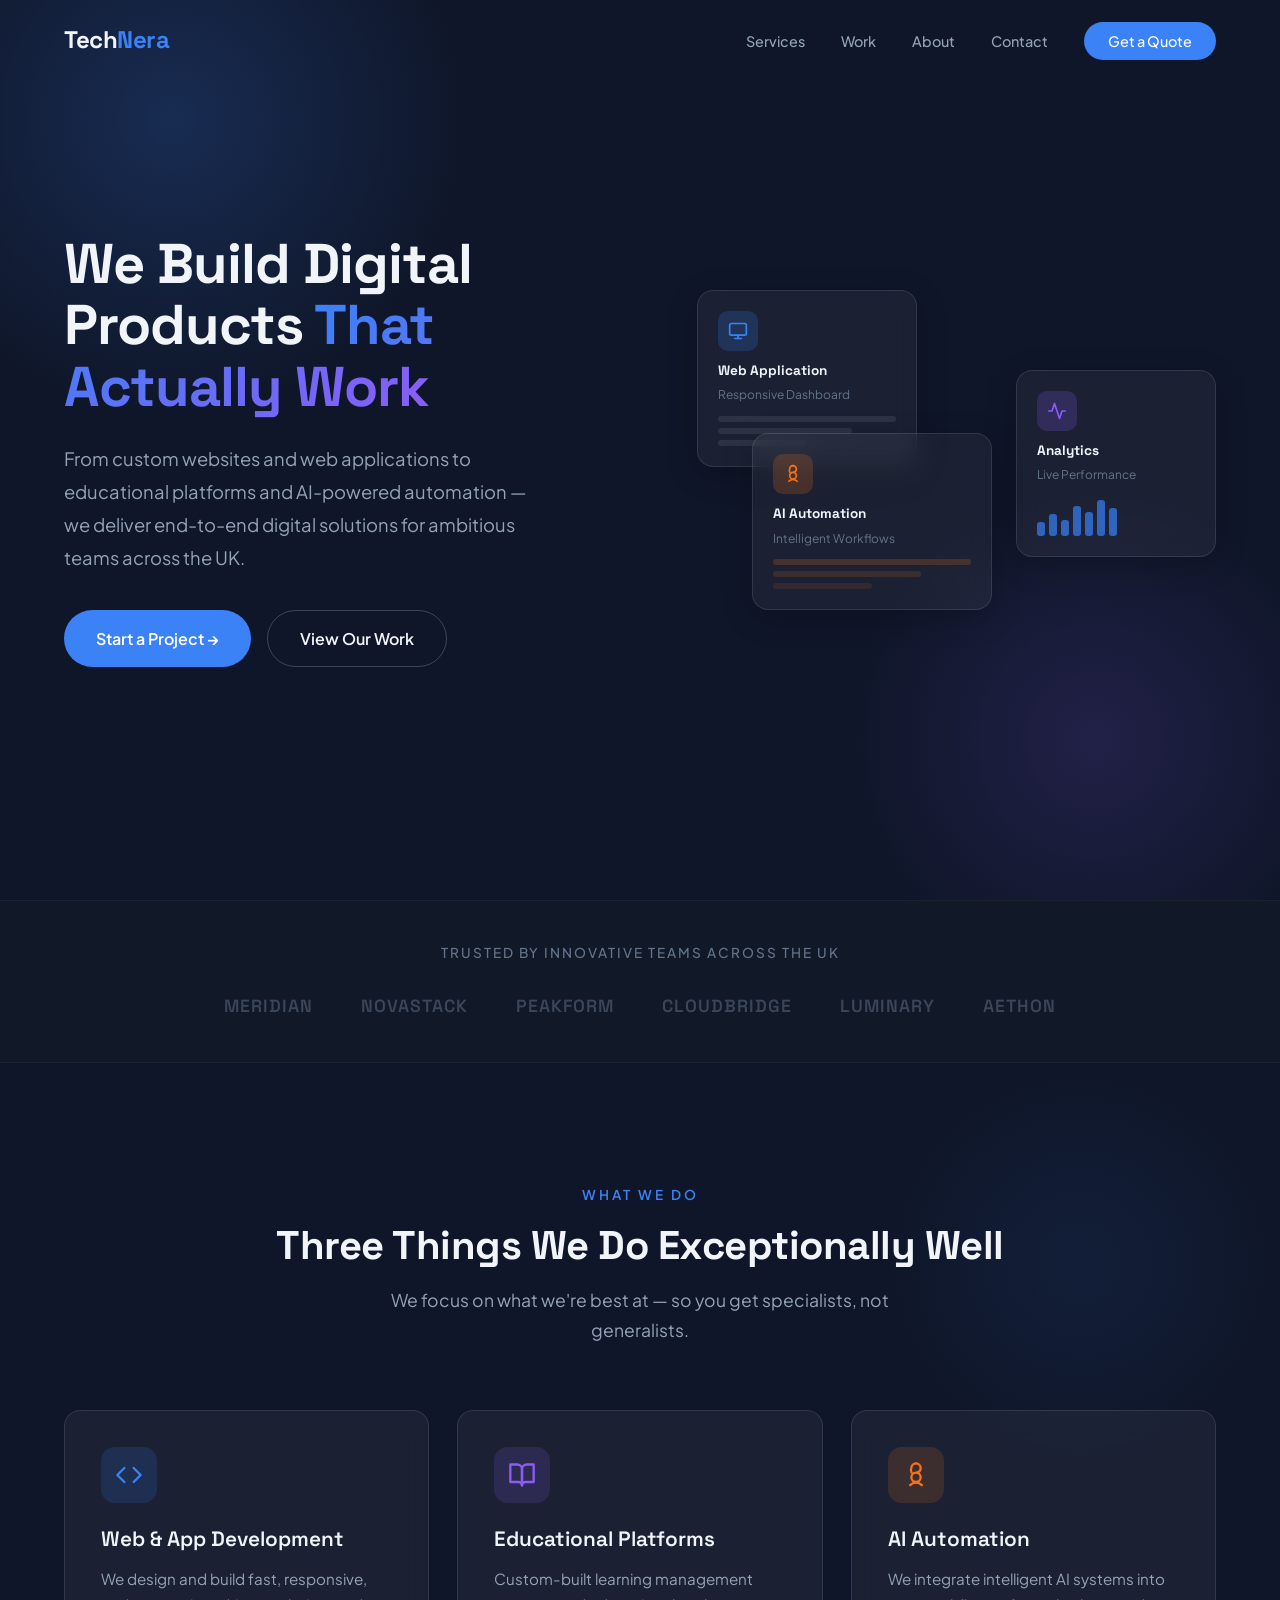
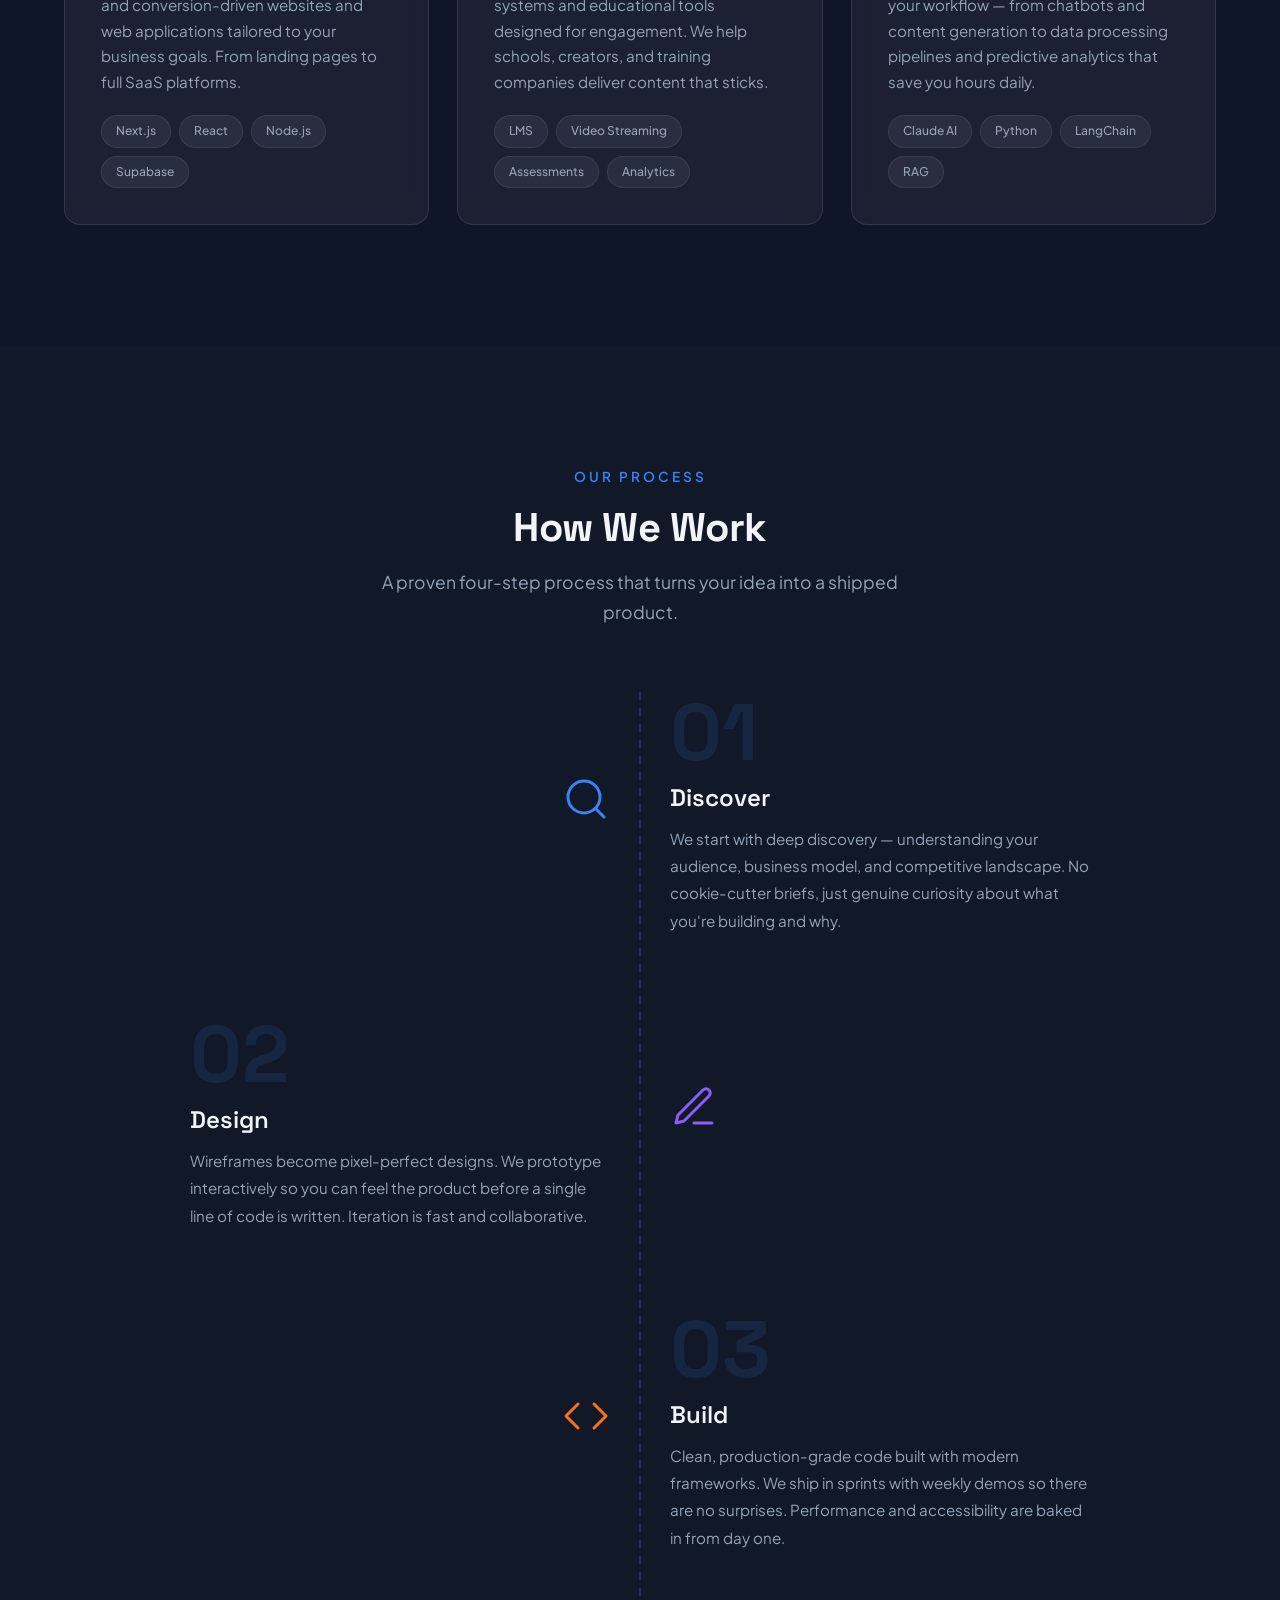
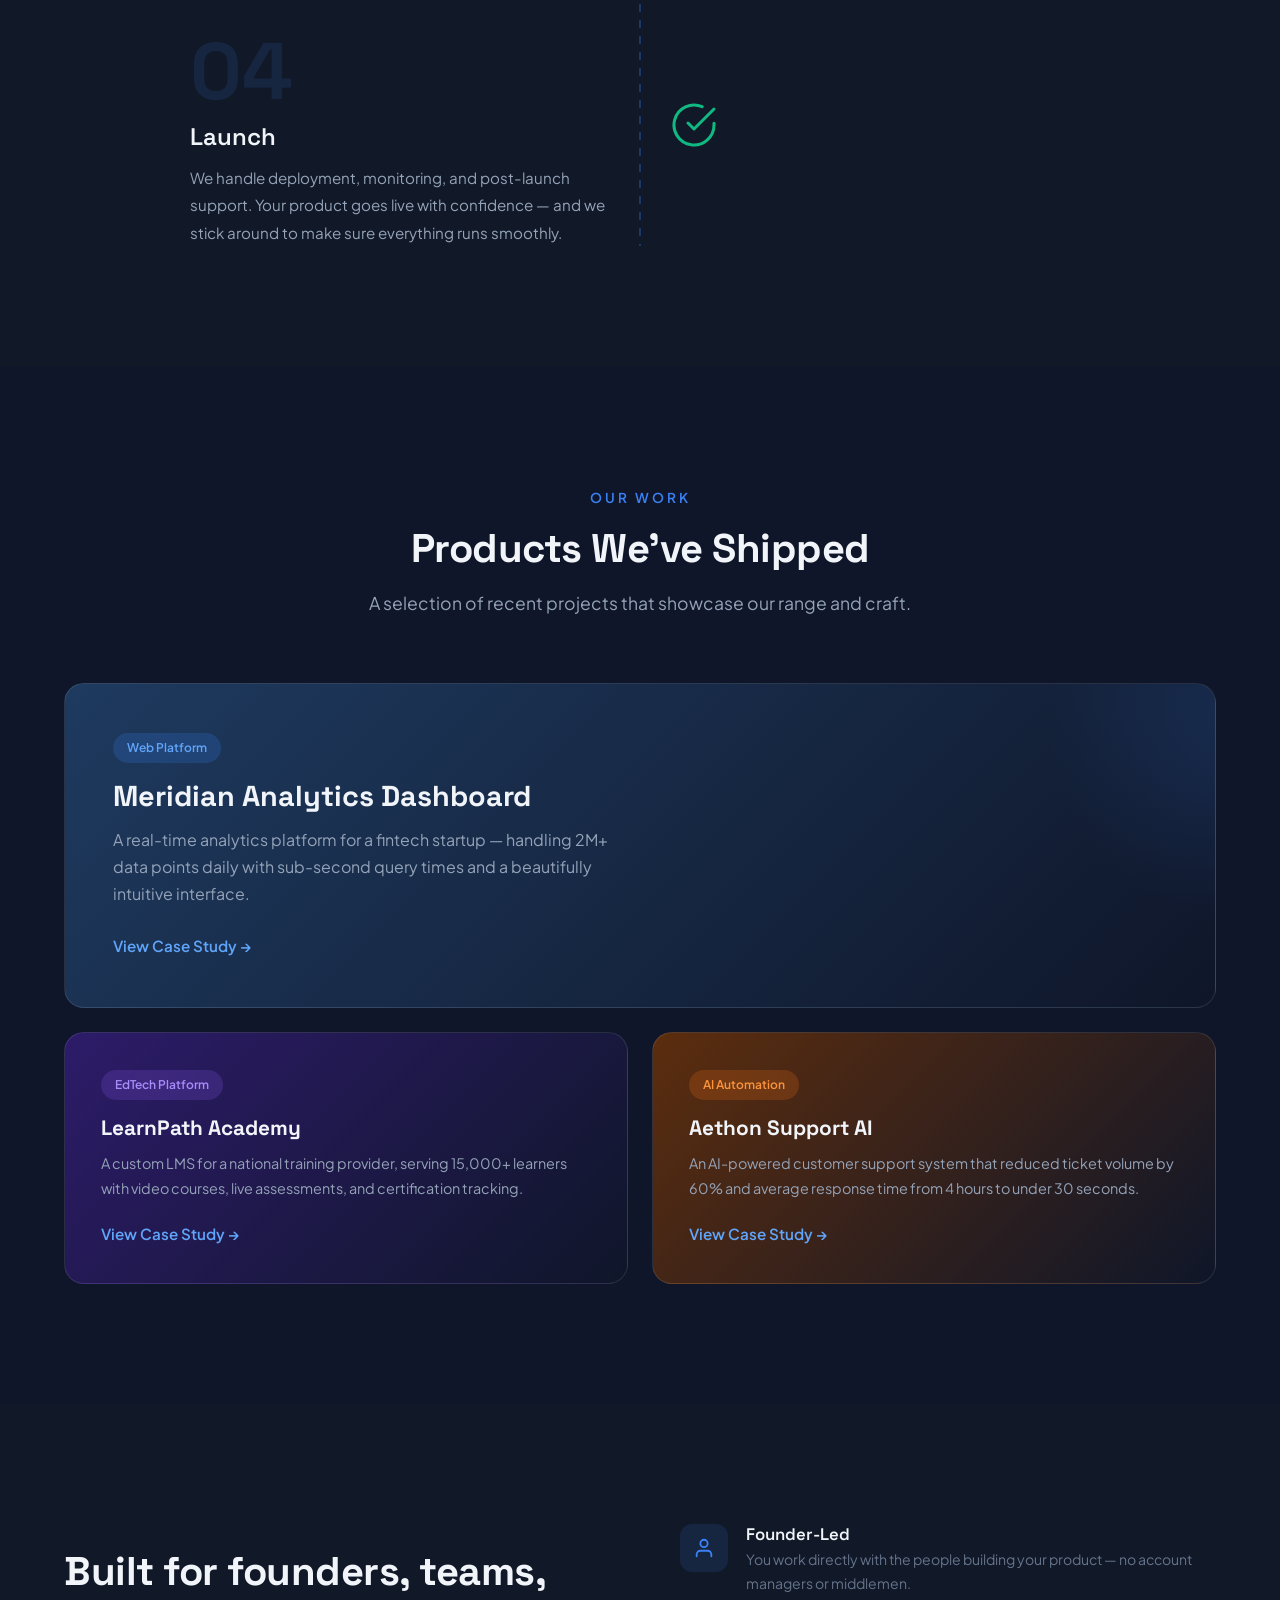
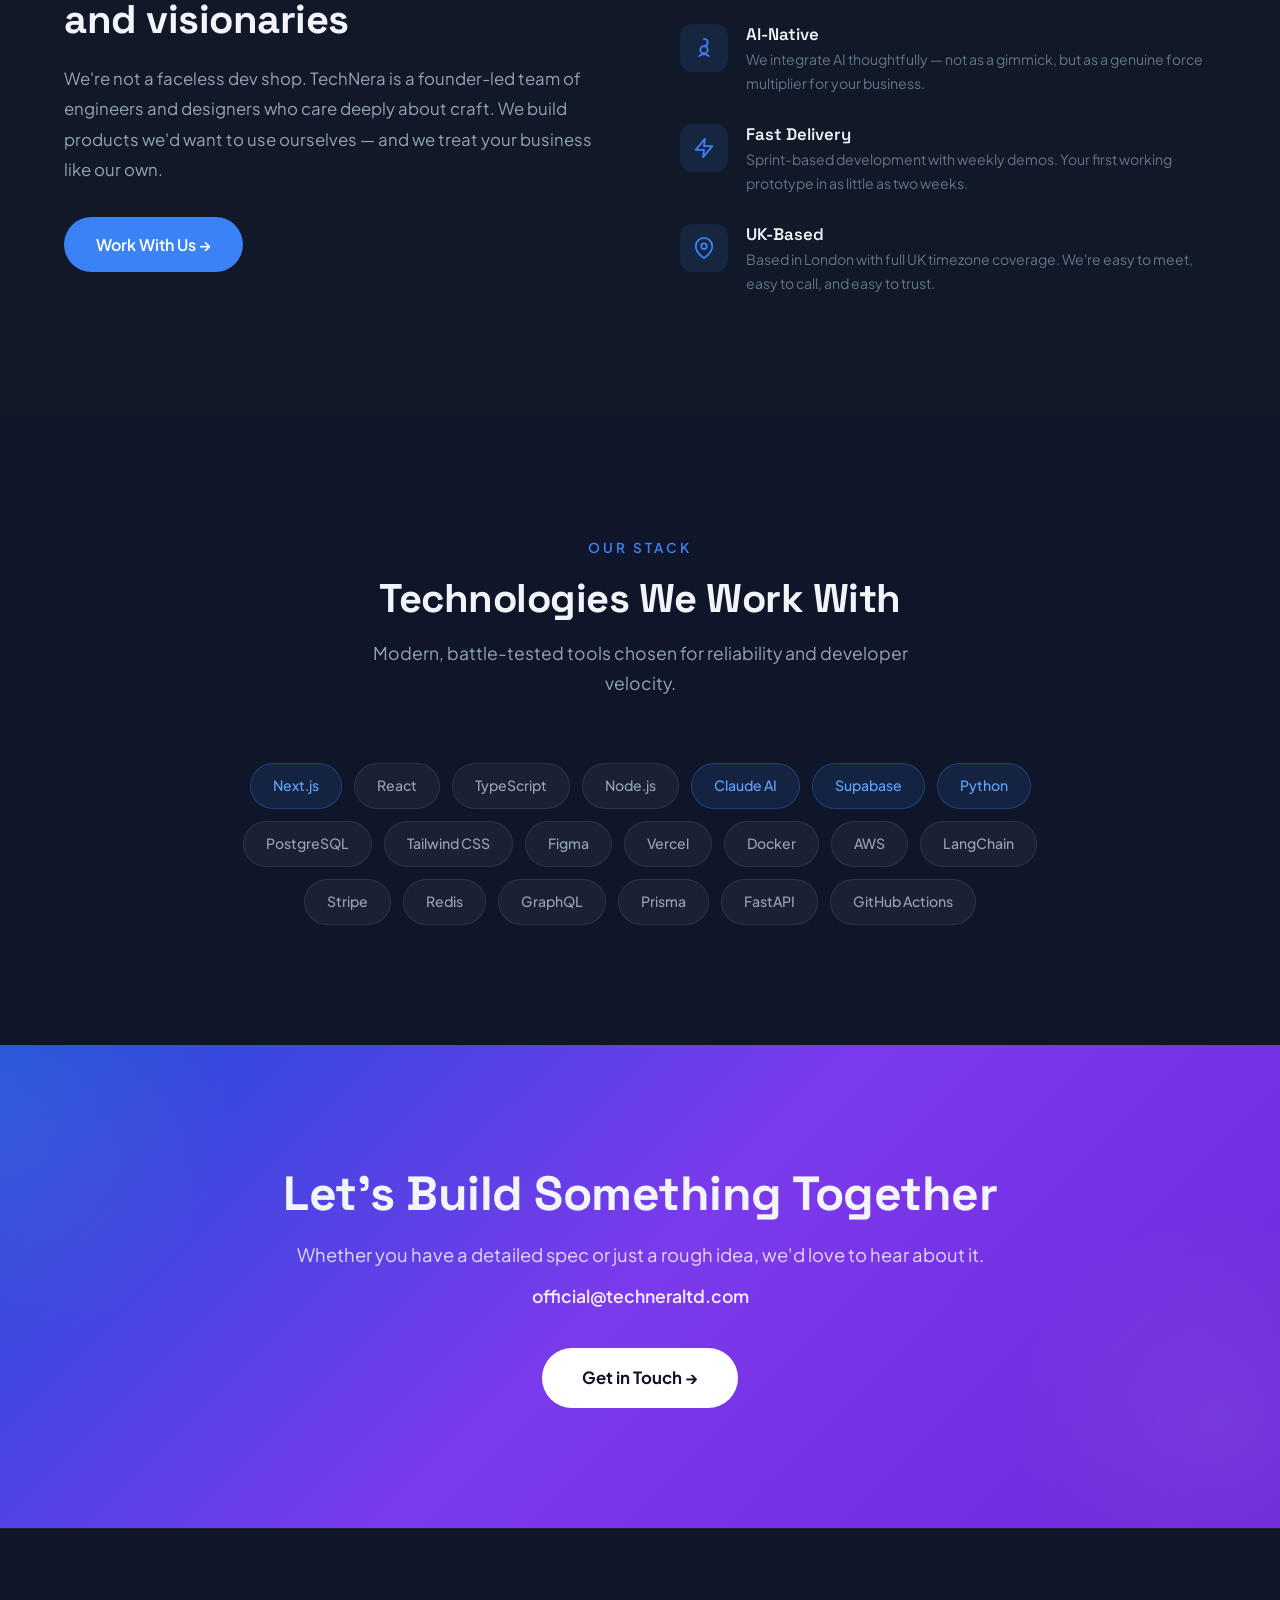
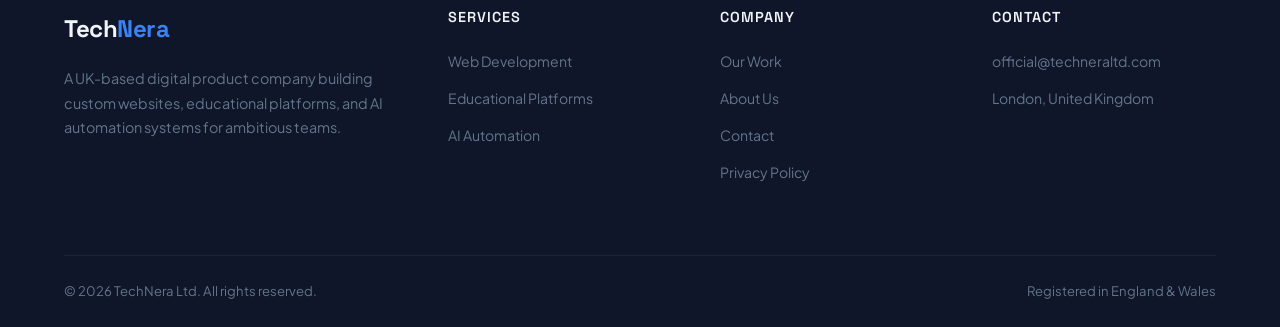
==== index.html @ 90873e56 "Initial commit: TechNera Ltd complete website Full multi-page website for TechNera Ltd including: - " ====
<!DOCTYPE html>
<html lang="en">
<head>
    <meta charset="UTF-8">
    <meta name="viewport" content="width=device-width, initial-scale=1.0">
    <title>TechNera Ltd — We Build Digital Products That Actually Work</title>
    <meta name="description" content="TechNera Ltd is a UK-based digital product company specialising in custom websites, educational platforms, and AI automation systems.">
    <link rel="preconnect" href="https://fonts.googleapis.com">
    <link rel="preconnect" href="https://fonts.gstatic.com" crossorigin>
    <link href="https://fonts.googleapis.com/css2?family=Plus+Jakarta+Sans:wght@400;500;600;700;800&family=Space+Grotesk:wght@500;600;700&display=swap" rel="stylesheet">
    <style>
        *, *::before, *::after {
            margin: 0;
            padding: 0;
            box-sizing: border-box;
        }

        :root {
            --bg-primary: #0f1629;
            --bg-secondary: #111827;
            --bg-card: rgba(255, 255, 255, 0.05);
            --border-card: rgba(255, 255, 255, 0.1);
            --accent-blue: #3b82f6;
            --accent-blue-light: #60a5fa;
            --accent-coral: #f97316;
            --text-heading: #f1f5f9;
            --text-body: #94a3b8;
            --text-muted: #64748b;
            --gradient-blue-purple: linear-gradient(135deg, #3b82f6, #8b5cf6);
            --gradient-mesh: radial-gradient(ellipse at 20% 50%, rgba(59, 130, 246, 0.15) 0%, transparent 50%),
                             radial-gradient(ellipse at 80% 20%, rgba(139, 92, 246, 0.1) 0%, transparent 50%);
            --font-body: 'Plus Jakarta Sans', sans-serif;
            --font-heading: 'Space Grotesk', sans-serif;
        }

        html {
            scroll-behavior: smooth;
        }

        body {
            font-family: var(--font-body);
            background-color: var(--bg-primary);
            color: var(--text-body);
            line-height: 1.7;
            overflow-x: hidden;
        }

        h1, h2, h3, h4, h5, h6 {
            font-family: var(--font-heading);
            color: var(--text-heading);
            line-height: 1.2;
        }

        a {
            text-decoration: none;
            color: inherit;
            transition: color 0.3s ease;
        }

        img {
            max-width: 100%;
        }

        .container {
            max-width: 1200px;
            margin: 0 auto;
            padding: 0 24px;
        }

        /* ===================== NAVIGATION ===================== */
        .nav {
            position: fixed;
            top: 0;
            left: 0;
            right: 0;
            z-index: 1000;
            padding: 20px 0;
            transition: all 0.3s ease;
        }

        .nav.scrolled {
            padding: 12px 0;
            background: rgba(15, 22, 41, 0.8);
            backdrop-filter: blur(20px);
            -webkit-backdrop-filter: blur(20px);
            border-bottom: 1px solid rgba(255, 255, 255, 0.06);
        }

        .nav .container {
            display: flex;
            align-items: center;
            justify-content: space-between;
        }

        .nav-logo {
            font-family: var(--font-heading);
            font-size: 1.5rem;
            font-weight: 700;
            color: var(--text-heading);
            letter-spacing: -0.5px;
        }

        .nav-logo span {
            color: var(--accent-blue);
        }

        .nav-links {
            display: flex;
            align-items: center;
            gap: 36px;
            list-style: none;
        }

        .nav-links a {
            font-size: 0.9rem;
            font-weight: 500;
            color: var(--text-body);
            transition: color 0.3s ease;
        }

        .nav-links a:hover {
            color: var(--text-heading);
        }

        .nav-cta {
            background: var(--accent-blue);
            color: #fff !important;
            padding: 10px 24px;
            border-radius: 50px;
            font-weight: 600;
            font-size: 0.9rem;
            transition: all 0.3s ease;
            border: none;
            cursor: pointer;
        }

        .nav-cta:hover {
            background: var(--accent-blue-light);
            transform: translateY(-1px);
            box-shadow: 0 4px 20px rgba(59, 130, 246, 0.4);
        }

        .mobile-toggle {
            display: none;
            flex-direction: column;
            gap: 5px;
            background: none;
            border: none;
            cursor: pointer;
            padding: 4px;
        }

        .mobile-toggle span {
            width: 24px;
            height: 2px;
            background: var(--text-heading);
            border-radius: 2px;
            transition: all 0.3s ease;
        }

        /* ===================== HERO ===================== */
        .hero {
            min-height: 100vh;
            display: flex;
            align-items: center;
            position: relative;
            overflow: hidden;
            background: var(--bg-primary);
        }

        .hero::before {
            content: '';
            position: absolute;
            top: -20%;
            left: -10%;
            width: 600px;
            height: 600px;
            background: radial-gradient(circle, rgba(59, 130, 246, 0.2) 0%, transparent 70%);
            border-radius: 50%;
            animation: pulse-orb 6s ease-in-out infinite;
        }

        .hero::after {
            content: '';
            position: absolute;
            bottom: -10%;
            right: -5%;
            width: 500px;
            height: 500px;
            background: radial-gradient(circle, rgba(139, 92, 246, 0.15) 0%, transparent 70%);
            border-radius: 50%;
            animation: pulse-orb 8s ease-in-out infinite reverse;
        }

        @keyframes pulse-orb {
            0%, 100% { transform: scale(1); opacity: 0.7; }
            50% { transform: scale(1.15); opacity: 1; }
        }

        .hero .container {
            display: grid;
            grid-template-columns: 1fr 1fr;
            gap: 60px;
            align-items: center;
            position: relative;
            z-index: 2;
        }

        .hero-content h1 {
            font-size: 3.5rem;
            font-weight: 700;
            line-height: 1.1;
            margin-bottom: 24px;
            letter-spacing: -1px;
        }

        .hero-content h1 .highlight {
            background: var(--gradient-blue-purple);
            -webkit-background-clip: text;
            -webkit-text-fill-color: transparent;
            background-clip: text;
        }

        .hero-content p {
            font-size: 1.15rem;
            margin-bottom: 36px;
            max-width: 480px;
            line-height: 1.8;
        }

        .hero-buttons {
            display: flex;
            gap: 16px;
            flex-wrap: wrap;
        }

        .btn-primary {
            display: inline-flex;
            align-items: center;
            gap: 8px;
            background: var(--accent-blue);
            color: #fff;
            padding: 14px 32px;
            border-radius: 50px;
            font-weight: 600;
            font-size: 1rem;
            transition: all 0.3s ease;
            border: none;
            cursor: pointer;
        }

        .btn-primary:hover {
            background: var(--accent-blue-light);
            transform: translateY(-2px);
            box-shadow: 0 8px 30px rgba(59, 130, 246, 0.35);
        }

        .btn-ghost {
            display: inline-flex;
            align-items: center;
            gap: 8px;
            background: transparent;
            color: var(--text-heading);
            padding: 14px 32px;
            border-radius: 50px;
            font-weight: 600;
            font-size: 1rem;
            border: 1px solid rgba(255, 255, 255, 0.2);
            transition: all 0.3s ease;
            cursor: pointer;
        }

        .btn-ghost:hover {
            border-color: var(--accent-blue);
            color: var(--accent-blue);
            transform: translateY(-2px);
        }

        .hero-visual {
            position: relative;
            display: flex;
            justify-content: center;
            align-items: center;
            min-height: 400px;
        }

        .floating-card {
            position: absolute;
            background: var(--bg-card);
            border: 1px solid var(--border-card);
            backdrop-filter: blur(12px);
            -webkit-backdrop-filter: blur(12px);
            border-radius: 16px;
            padding: 20px;
            box-shadow: 0 8px 32px rgba(0, 0, 0, 0.2);
        }

        .floating-card-1 {
            top: 10%;
            left: 5%;
            width: 220px;
            animation: float 4s ease-in-out infinite;
        }

        .floating-card-2 {
            top: 30%;
            right: 0%;
            width: 200px;
            animation: float 4s ease-in-out infinite 1s;
        }

        .floating-card-3 {
            bottom: 10%;
            left: 15%;
            width: 240px;
            animation: float 4s ease-in-out infinite 2s;
        }

        @keyframes float {
            0%, 100% { transform: translateY(0px); }
            50% { transform: translateY(-16px); }
        }

        .card-icon {
            width: 40px;
            height: 40px;
            border-radius: 10px;
            display: flex;
            align-items: center;
            justify-content: center;
            margin-bottom: 12px;
            font-size: 1.2rem;
        }

        .card-icon.blue { background: rgba(59, 130, 246, 0.2); }
        .card-icon.purple { background: rgba(139, 92, 246, 0.2); }
        .card-icon.coral { background: rgba(249, 115, 22, 0.2); }

        .floating-card h4 {
            font-size: 0.85rem;
            margin-bottom: 6px;
        }

        .floating-card p {
            font-size: 0.75rem;
            color: var(--text-muted);
        }

        .mini-chart {
            display: flex;
            align-items: flex-end;
            gap: 4px;
            height: 40px;
            margin-top: 10px;
        }

        .mini-chart span {
            width: 8px;
            border-radius: 3px;
            background: var(--accent-blue);
            opacity: 0.7;
        }

        .floating-lines {
            display: flex;
            flex-direction: column;
            gap: 6px;
            margin-top: 10px;
        }

        .floating-lines span {
            height: 6px;
            border-radius: 3px;
            background: rgba(255,255,255,0.08);
        }

        .floating-lines span:nth-child(1) { width: 100%; }
        .floating-lines span:nth-child(2) { width: 75%; }
        .floating-lines span:nth-child(3) { width: 50%; }

        /* ===================== TRUSTED BY ===================== */
        .trusted {
            padding: 40px 0;
            background: var(--bg-secondary);
            border-top: 1px solid rgba(255,255,255,0.04);
            border-bottom: 1px solid rgba(255,255,255,0.04);
        }

        .trusted .container {
            text-align: center;
        }

        .trusted p {
            font-size: 0.85rem;
            text-transform: uppercase;
            letter-spacing: 2px;
            color: var(--text-muted);
            margin-bottom: 28px;
            font-weight: 500;
        }

        .trusted-logos {
            display: flex;
            align-items: center;
            justify-content: center;
            gap: 48px;
            flex-wrap: wrap;
        }

        .trusted-logo {
            font-family: var(--font-heading);
            font-size: 1.1rem;
            font-weight: 600;
            color: var(--text-muted);
            opacity: 0.5;
            transition: opacity 0.3s ease;
            letter-spacing: 1px;
        }

        .trusted-logo:hover {
            opacity: 0.8;
        }

        /* ===================== SERVICES ===================== */
        .services {
            padding: 120px 0;
            background: var(--bg-primary);
            position: relative;
        }

        .services::before {
            content: '';
            position: absolute;
            top: 0;
            right: 0;
            width: 400px;
            height: 400px;
            background: radial-gradient(circle, rgba(59, 130, 246, 0.08) 0%, transparent 70%);
            border-radius: 50%;
        }

        .section-header {
            text-align: center;
            margin-bottom: 64px;
        }

        .section-label {
            font-size: 0.85rem;
            text-transform: uppercase;
            letter-spacing: 3px;
            color: var(--accent-blue);
            font-weight: 600;
            margin-bottom: 16px;
            display: block;
        }

        .section-header h2 {
            font-size: 2.5rem;
            font-weight: 700;
            margin-bottom: 16px;
            letter-spacing: -0.5px;
        }

        .section-header p {
            font-size: 1.1rem;
            max-width: 560px;
            margin: 0 auto;
        }

        .services-grid {
            display: grid;
            grid-template-columns: repeat(3, 1fr);
            gap: 28px;
            position: relative;
            z-index: 2;
        }

        .service-card {
            background: var(--bg-card);
            border: 1px solid var(--border-card);
            backdrop-filter: blur(12px);
            -webkit-backdrop-filter: blur(12px);
            border-radius: 16px;
            padding: 36px;
            transition: all 0.4s ease;
        }

        .service-card:hover {
            transform: translateY(-6px);
            box-shadow: 0 12px 40px rgba(59, 130, 246, 0.15);
            border-color: rgba(59, 130, 246, 0.3);
        }

        .service-icon {
            width: 56px;
            height: 56px;
            border-radius: 14px;
            display: flex;
            align-items: center;
            justify-content: center;
            font-size: 1.5rem;
            margin-bottom: 24px;
        }

        .service-icon.web { background: rgba(59, 130, 246, 0.15); }
        .service-icon.edu { background: rgba(139, 92, 246, 0.15); }
        .service-icon.ai { background: rgba(249, 115, 22, 0.15); }

        .service-card h3 {
            font-size: 1.3rem;
            margin-bottom: 14px;
            font-weight: 600;
        }

        .service-card p {
            font-size: 0.95rem;
            margin-bottom: 20px;
            line-height: 1.7;
        }

        .tech-tags {
            display: flex;
            flex-wrap: wrap;
            gap: 8px;
        }

        .tech-tag {
            padding: 5px 14px;
            border-radius: 50px;
            font-size: 0.75rem;
            font-weight: 500;
            background: rgba(255, 255, 255, 0.06);
            color: var(--text-body);
            border: 1px solid rgba(255, 255, 255, 0.08);
        }

        /* ===================== PROCESS ===================== */
        .process {
            padding: 120px 0;
            background: var(--bg-secondary);
            position: relative;
        }

        .process-steps {
            position: relative;
            max-width: 900px;
            margin: 0 auto;
        }

        .process-line {
            position: absolute;
            left: 50%;
            top: 0;
            bottom: 0;
            width: 2px;
            background: repeating-linear-gradient(
                to bottom,
                var(--accent-blue) 0px,
                var(--accent-blue) 8px,
                transparent 8px,
                transparent 16px
            );
            opacity: 0.3;
            transform: translateX(-50%);
        }

        .process-step {
            display: grid;
            grid-template-columns: 1fr 1fr;
            gap: 60px;
            align-items: center;
            margin-bottom: 80px;
            position: relative;
        }

        .process-step:last-child {
            margin-bottom: 0;
        }

        .process-step:nth-child(even) .step-content {
            order: 2;
        }

        .process-step:nth-child(even) .step-visual {
            order: 1;
            text-align: right;
        }

        .step-number {
            font-family: var(--font-heading);
            font-size: 5rem;
            font-weight: 700;
            color: var(--accent-blue);
            opacity: 0.12;
            line-height: 1;
            margin-bottom: 12px;
        }

        .step-content h3 {
            font-size: 1.5rem;
            margin-bottom: 12px;
            font-weight: 600;
        }

        .step-content p {
            font-size: 0.95rem;
            line-height: 1.8;
        }

        .step-icon {
            font-size: 2.5rem;
            margin-bottom: 12px;
        }

        /* ===================== PORTFOLIO ===================== */
        .portfolio {
            padding: 120px 0;
            background: var(--bg-primary);
            position: relative;
        }

        .portfolio-grid {
            display: grid;
            gap: 24px;
        }

        .portfolio-featured {
            border-radius: 20px;
            padding: 48px;
            background: linear-gradient(135deg, #1e3a5f 0%, #0f1629 100%);
            border: 1px solid var(--border-card);
            position: relative;
            overflow: hidden;
            transition: all 0.4s ease;
            cursor: pointer;
        }

        .portfolio-featured:hover {
            transform: scale(1.01);
            box-shadow: 0 16px 48px rgba(59, 130, 246, 0.15);
        }

        .portfolio-featured::after {
            content: '';
            position: absolute;
            top: -50%;
            right: -20%;
            width: 400px;
            height: 400px;
            background: radial-gradient(circle, rgba(59, 130, 246, 0.15) 0%, transparent 70%);
            border-radius: 50%;
        }

        .portfolio-badge {
            display: inline-block;
            padding: 5px 14px;
            border-radius: 50px;
            font-size: 0.75rem;
            font-weight: 600;
            background: rgba(59, 130, 246, 0.2);
            color: var(--accent-blue-light);
            margin-bottom: 16px;
        }

        .portfolio-featured h3 {
            font-size: 1.8rem;
            margin-bottom: 12px;
        }

        .portfolio-featured p {
            font-size: 1rem;
            max-width: 500px;
            margin-bottom: 24px;
        }

        .portfolio-link {
            display: inline-flex;
            align-items: center;
            gap: 8px;
            color: var(--accent-blue-light);
            font-weight: 600;
            font-size: 0.95rem;
            transition: gap 0.3s ease;
        }

        .portfolio-link:hover {
            gap: 14px;
        }

        .portfolio-row {
            display: grid;
            grid-template-columns: 1fr 1fr;
            gap: 24px;
        }

        .portfolio-card {
            border-radius: 20px;
            padding: 36px;
            border: 1px solid var(--border-card);
            position: relative;
            overflow: hidden;
            transition: all 0.4s ease;
            cursor: pointer;
        }

        .portfolio-card:hover {
            transform: scale(1.02);
        }

        .portfolio-card.purple {
            background: linear-gradient(135deg, #2d1b69 0%, #0f1629 100%);
        }

        .portfolio-card.coral {
            background: linear-gradient(135deg, #5c2d0e 0%, #0f1629 100%);
        }

        .portfolio-card h3 {
            font-size: 1.3rem;
            margin-bottom: 10px;
        }

        .portfolio-card p {
            font-size: 0.9rem;
            margin-bottom: 20px;
        }

        /* ===================== WHY CHOOSE ===================== */
        .why-choose {
            padding: 120px 0;
            background: var(--bg-secondary);
        }

        .why-grid {
            display: grid;
            grid-template-columns: 1fr 1fr;
            gap: 80px;
            align-items: center;
        }

        .why-content h2 {
            font-size: 2.5rem;
            margin-bottom: 20px;
            letter-spacing: -0.5px;
        }

        .why-content p {
            font-size: 1.05rem;
            margin-bottom: 32px;
            line-height: 1.8;
        }

        .why-features {
            display: grid;
            gap: 28px;
        }

        .why-feature {
            display: flex;
            gap: 18px;
            align-items: flex-start;
        }

        .why-feature-icon {
            width: 48px;
            height: 48px;
            border-radius: 12px;
            background: rgba(59, 130, 246, 0.12);
            display: flex;
            align-items: center;
            justify-content: center;
            font-size: 1.2rem;
            flex-shrink: 0;
        }

        .why-feature h4 {
            font-size: 1.05rem;
            margin-bottom: 4px;
            font-weight: 600;
        }

        .why-feature p {
            font-size: 0.88rem;
            color: var(--text-muted);
        }

        /* ===================== TECH STACK ===================== */
        .tech-stack {
            padding: 120px 0;
            background: var(--bg-primary);
        }

        .stack-pills {
            display: flex;
            flex-wrap: wrap;
            gap: 12px;
            justify-content: center;
            max-width: 800px;
            margin: 0 auto;
        }

        .stack-pill {
            padding: 10px 22px;
            border-radius: 50px;
            font-size: 0.88rem;
            font-weight: 500;
            background: rgba(255, 255, 255, 0.05);
            border: 1px solid rgba(255, 255, 255, 0.08);
            color: var(--text-body);
            transition: all 0.3s ease;
        }

        .stack-pill:hover {
            border-color: var(--accent-blue);
            color: var(--text-heading);
        }

        .stack-pill.highlight {
            background: rgba(59, 130, 246, 0.12);
            border-color: rgba(59, 130, 246, 0.3);
            color: var(--accent-blue-light);
        }

        /* ===================== CONTACT CTA ===================== */
        .contact-cta {
            padding: 120px 0;
            background: linear-gradient(135deg, #1d4ed8 0%, #7c3aed 50%, #6d28d9 100%);
            text-align: center;
            position: relative;
            overflow: hidden;
        }

        .contact-cta::before {
            content: '';
            position: absolute;
            top: -50%;
            left: -25%;
            width: 600px;
            height: 600px;
            background: radial-gradient(circle, rgba(255, 255, 255, 0.08) 0%, transparent 60%);
            border-radius: 50%;
        }

        .contact-cta::after {
            content: '';
            position: absolute;
            bottom: -30%;
            right: -15%;
            width: 500px;
            height: 500px;
            background: radial-gradient(circle, rgba(255, 255, 255, 0.06) 0%, transparent 60%);
            border-radius: 50%;
        }

        .contact-cta .container {
            position: relative;
            z-index: 2;
        }

        .contact-cta h2 {
            font-size: 3rem;
            margin-bottom: 16px;
            letter-spacing: -0.5px;
        }

        .contact-cta p {
            font-size: 1.15rem;
            color: rgba(255, 255, 255, 0.8);
            margin-bottom: 12px;
        }

        .contact-email {
            font-size: 1.1rem;
            color: rgba(255, 255, 255, 0.9);
            font-weight: 600;
            margin-bottom: 36px;
            display: block;
        }

        .btn-white {
            display: inline-flex;
            align-items: center;
            gap: 8px;
            background: #fff;
            color: var(--bg-primary);
            padding: 16px 40px;
            border-radius: 50px;
            font-weight: 700;
            font-size: 1.05rem;
            border: none;
            cursor: pointer;
            transition: all 0.3s ease;
        }

        .btn-white:hover {
            transform: translateY(-2px);
            box-shadow: 0 12px 40px rgba(0, 0, 0, 0.25);
        }

        /* ===================== FOOTER ===================== */
        .footer {
            padding: 80px 0 0;
            background: var(--bg-primary);
            border-top: 1px solid rgba(255, 255, 255, 0.06);
        }

        .footer-grid {
            display: grid;
            grid-template-columns: 1.5fr 1fr 1fr 1fr;
            gap: 48px;
            margin-bottom: 60px;
        }

        .footer-brand .nav-logo {
            margin-bottom: 16px;
            display: block;
        }

        .footer-brand p {
            font-size: 0.9rem;
            line-height: 1.7;
            color: var(--text-muted);
        }

        .footer-col h4 {
            font-size: 0.9rem;
            font-weight: 600;
            margin-bottom: 20px;
            text-transform: uppercase;
            letter-spacing: 1px;
        }

        .footer-col ul {
            list-style: none;
        }

        .footer-col ul li {
            margin-bottom: 10px;
        }

        .footer-col ul li a {
            font-size: 0.88rem;
            color: var(--text-muted);
            transition: color 0.3s ease;
        }

        .footer-col ul li a:hover {
            color: var(--text-heading);
        }

        .footer-bottom {
            border-top: 1px solid rgba(255, 255, 255, 0.06);
            padding: 24px 0;
            display: flex;
            align-items: center;
            justify-content: space-between;
            font-size: 0.82rem;
            color: var(--text-muted);
        }

        /* ===================== REVEAL ANIMATION ===================== */
        .reveal {
            opacity: 0;
            transform: translateY(30px);
            transition: all 0.7s cubic-bezier(0.16, 1, 0.3, 1);
        }

        .reveal.visible {
            opacity: 1;
            transform: translateY(0);
        }

        /* ===================== RESPONSIVE ===================== */
        @media (max-width: 1024px) {
            .hero .container {
                grid-template-columns: 1fr;
                text-align: center;
            }

            .hero-content p {
                margin-left: auto;
                margin-right: auto;
            }

            .hero-buttons {
                justify-content: center;
            }

            .hero-visual {
                display: none;
            }

            .services-grid {
                grid-template-columns: 1fr 1fr;
            }

            .footer-grid {
                grid-template-columns: 1fr 1fr;
                gap: 36px;
            }
        }

        @media (max-width: 768px) {
            .nav-links {
                display: none;
                position: fixed;
                top: 0;
                left: 0;
                right: 0;
                bottom: 0;
                background: rgba(15, 22, 41, 0.97);
                backdrop-filter: blur(20px);
                flex-direction: column;
                justify-content: center;
                align-items: center;
                gap: 28px;
                z-index: 999;
            }

            .nav-links.active {
                display: flex;
            }

            .nav-links a {
                font-size: 1.2rem;
            }

            .mobile-toggle {
                display: flex;
                z-index: 1001;
            }

            .mobile-toggle.active span:nth-child(1) {
                transform: rotate(45deg) translate(5px, 5px);
            }

            .mobile-toggle.active span:nth-child(2) {
                opacity: 0;
            }

            .mobile-toggle.active span:nth-child(3) {
                transform: rotate(-45deg) translate(5px, -5px);
            }

            .hero-content h1 {
                font-size: 2.3rem;
            }

            .section-header h2 {
                font-size: 2rem;
            }

            .services-grid {
                grid-template-columns: 1fr;
            }

            .process-step {
                grid-template-columns: 1fr;
                gap: 20px;
            }

            .process-line {
                display: none;
            }

            .process-step:nth-child(even) .step-content,
            .process-step:nth-child(even) .step-visual {
                order: unset;
            }

            .portfolio-row {
                grid-template-columns: 1fr;
            }

            .why-grid {
                grid-template-columns: 1fr;
                gap: 48px;
            }

            .footer-grid {
                grid-template-columns: 1fr;
                gap: 32px;
            }

            .footer-bottom {
                flex-direction: column;
                gap: 8px;
                text-align: center;
            }

            .contact-cta h2 {
                font-size: 2rem;
            }

            .trusted-logos {
                gap: 24px;
            }
        }
    </style>
</head>
<body>

    <!-- ==================== NAVIGATION ==================== -->
    <nav class="nav" id="nav">
        <div class="container">
            <a href="#" class="nav-logo">Tech<span>Nera</span></a>
            <ul class="nav-links" id="navLinks">
                <li><a href="services.html">Services</a></li>
                <li><a href="work.html">Work</a></li>
                <li><a href="about.html">About</a></li>
                <li><a href="contact.html">Contact</a></li>
                <li><a href="contact.html" class="nav-cta">Get a Quote</a></li>
            </ul>
            <button class="mobile-toggle" id="mobileToggle" aria-label="Toggle navigation">
                <span></span>
                <span></span>
                <span></span>
            </button>
        </div>
    </nav>

    <!-- ==================== HERO ==================== -->
    <section class="hero" id="hero">
        <div class="container">
            <div class="hero-content">
                <h1>We Build Digital Products <span class="highlight">That Actually Work</span></h1>
                <p>From custom websites and web applications to educational platforms and AI-powered automation — we deliver end-to-end digital solutions for ambitious teams across the UK.</p>
                <div class="hero-buttons">
                    <a href="#contact" class="btn-primary">Start a Project &rarr;</a>
                    <a href="#work" class="btn-ghost">View Our Work</a>
                </div>
            </div>
            <div class="hero-visual">
                <div class="floating-card floating-card-1">
                    <div class="card-icon blue">
                        <svg width="20" height="20" viewBox="0 0 24 24" fill="none" stroke="#3b82f6" stroke-width="2" stroke-linecap="round" stroke-linejoin="round"><rect x="2" y="3" width="20" height="14" rx="2"/><line x1="8" y1="21" x2="16" y2="21"/><line x1="12" y1="17" x2="12" y2="21"/></svg>
                    </div>
                    <h4>Web Application</h4>
                    <p>Responsive Dashboard</p>
                    <div class="floating-lines">
                        <span></span>
                        <span></span>
                        <span></span>
                    </div>
                </div>
                <div class="floating-card floating-card-2">
                    <div class="card-icon purple">
                        <svg width="20" height="20" viewBox="0 0 24 24" fill="none" stroke="#8b5cf6" stroke-width="2" stroke-linecap="round" stroke-linejoin="round"><polyline points="22 12 18 12 15 21 9 3 6 12 2 12"/></svg>
                    </div>
                    <h4>Analytics</h4>
                    <p>Live Performance</p>
                    <div class="mini-chart">
                        <span style="height: 35%"></span>
                        <span style="height: 55%"></span>
                        <span style="height: 40%"></span>
                        <span style="height: 75%"></span>
                        <span style="height: 60%"></span>
                        <span style="height: 90%"></span>
                        <span style="height: 70%"></span>
                    </div>
                </div>
                <div class="floating-card floating-card-3">
                    <div class="card-icon coral">
                        <svg width="20" height="20" viewBox="0 0 24 24" fill="none" stroke="#f97316" stroke-width="2" stroke-linecap="round" stroke-linejoin="round"><path d="M12 2a4 4 0 0 1 4 4c0 1.95-1.4 3.58-3.25 3.93"/><path d="M8.24 9.93A4 4 0 0 1 8 6a4 4 0 0 1 4-4"/><circle cx="12" cy="14" r="4"/><path d="M7 20.7a7 7 0 0 1 10 0"/></svg>
                    </div>
                    <h4>AI Automation</h4>
                    <p>Intelligent Workflows</p>
                    <div class="floating-lines">
                        <span style="background: rgba(249,115,22,0.2)"></span>
                        <span style="background: rgba(249,115,22,0.15)"></span>
                        <span style="background: rgba(249,115,22,0.1)"></span>
                    </div>
                </div>
            </div>
        </div>
    </section>

    <!-- ==================== TRUSTED BY ==================== -->
    <section class="trusted reveal">
        <div class="container">
            <p>Trusted by innovative teams across the UK</p>
            <div class="trusted-logos">
                <span class="trusted-logo">MERIDIAN</span>
                <span class="trusted-logo">NOVASTACK</span>
                <span class="trusted-logo">PEAKFORM</span>
                <span class="trusted-logo">CLOUDBRIDGE</span>
                <span class="trusted-logo">LUMINARY</span>
                <span class="trusted-logo">AETHON</span>
            </div>
        </div>
    </section>

    <!-- ==================== SERVICES ==================== -->
    <section class="services" id="services">
        <div class="container">
            <div class="section-header reveal">
                <span class="section-label">What We Do</span>
                <h2>Three Things We Do Exceptionally Well</h2>
                <p>We focus on what we're best at — so you get specialists, not generalists.</p>
            </div>
            <div class="services-grid">
                <div class="service-card reveal">
                    <div class="service-icon web">
                        <svg width="28" height="28" viewBox="0 0 24 24" fill="none" stroke="#3b82f6" stroke-width="2" stroke-linecap="round" stroke-linejoin="round"><polyline points="16 18 22 12 16 6"/><polyline points="8 6 2 12 8 18"/></svg>
                    </div>
                    <h3>Web & App Development</h3>
                    <p>We design and build fast, responsive, and conversion-driven websites and web applications tailored to your business goals. From landing pages to full SaaS platforms.</p>
                    <div class="tech-tags">
                        <span class="tech-tag">Next.js</span>
                        <span class="tech-tag">React</span>
                        <span class="tech-tag">Node.js</span>
                        <span class="tech-tag">Supabase</span>
                    </div>
                </div>
                <div class="service-card reveal">
                    <div class="service-icon edu">
                        <svg width="28" height="28" viewBox="0 0 24 24" fill="none" stroke="#8b5cf6" stroke-width="2" stroke-linecap="round" stroke-linejoin="round"><path d="M2 3h6a4 4 0 0 1 4 4v14a3 3 0 0 0-3-3H2z"/><path d="M22 3h-6a4 4 0 0 0-4 4v14a3 3 0 0 1 3-3h7z"/></svg>
                    </div>
                    <h3>Educational Platforms</h3>
                    <p>Custom-built learning management systems and educational tools designed for engagement. We help schools, creators, and training companies deliver content that sticks.</p>
                    <div class="tech-tags">
                        <span class="tech-tag">LMS</span>
                        <span class="tech-tag">Video Streaming</span>
                        <span class="tech-tag">Assessments</span>
                        <span class="tech-tag">Analytics</span>
                    </div>
                </div>
                <div class="service-card reveal">
                    <div class="service-icon ai">
                        <svg width="28" height="28" viewBox="0 0 24 24" fill="none" stroke="#f97316" stroke-width="2" stroke-linecap="round" stroke-linejoin="round"><path d="M12 2a4 4 0 0 1 4 4c0 1.95-1.4 3.58-3.25 3.93"/><path d="M8.24 9.93A4 4 0 0 1 8 6a4 4 0 0 1 4-4"/><circle cx="12" cy="14" r="4"/><path d="M7 20.7a7 7 0 0 1 10 0"/></svg>
                    </div>
                    <h3>AI Automation</h3>
                    <p>We integrate intelligent AI systems into your workflow — from chatbots and content generation to data processing pipelines and predictive analytics that save you hours daily.</p>
                    <div class="tech-tags">
                        <span class="tech-tag">Claude AI</span>
                        <span class="tech-tag">Python</span>
                        <span class="tech-tag">LangChain</span>
                        <span class="tech-tag">RAG</span>
                    </div>
                </div>
            </div>
        </div>
    </section>

    <!-- ==================== PROCESS ==================== -->
    <section class="process" id="process">
        <div class="container">
            <div class="section-header reveal">
                <span class="section-label">Our Process</span>
                <h2>How We Work</h2>
                <p>A proven four-step process that turns your idea into a shipped product.</p>
            </div>
            <div class="process-steps">
                <div class="process-line"></div>

                <div class="process-step reveal">
                    <div class="step-content">
                        <div class="step-number">01</div>
                        <h3>Discover</h3>
                        <p>We start with deep discovery — understanding your audience, business model, and competitive landscape. No cookie-cutter briefs, just genuine curiosity about what you're building and why.</p>
                    </div>
                    <div class="step-visual">
                        <div class="step-icon">
                            <svg width="48" height="48" viewBox="0 0 24 24" fill="none" stroke="#3b82f6" stroke-width="1.5" stroke-linecap="round" stroke-linejoin="round"><circle cx="11" cy="11" r="8"/><line x1="21" y1="21" x2="16.65" y2="16.65"/></svg>
                        </div>
                    </div>
                </div>

                <div class="process-step reveal">
                    <div class="step-content">
                        <div class="step-number">02</div>
                        <h3>Design</h3>
                        <p>Wireframes become pixel-perfect designs. We prototype interactively so you can feel the product before a single line of code is written. Iteration is fast and collaborative.</p>
                    </div>
                    <div class="step-visual">
                        <div class="step-icon">
                            <svg width="48" height="48" viewBox="0 0 24 24" fill="none" stroke="#8b5cf6" stroke-width="1.5" stroke-linecap="round" stroke-linejoin="round"><path d="M12 20h9"/><path d="M16.5 3.5a2.121 2.121 0 0 1 3 3L7 19l-4 1 1-4L16.5 3.5z"/></svg>
                        </div>
                    </div>
                </div>

                <div class="process-step reveal">
                    <div class="step-content">
                        <div class="step-number">03</div>
                        <h3>Build</h3>
                        <p>Clean, production-grade code built with modern frameworks. We ship in sprints with weekly demos so there are no surprises. Performance and accessibility are baked in from day one.</p>
                    </div>
                    <div class="step-visual">
                        <div class="step-icon">
                            <svg width="48" height="48" viewBox="0 0 24 24" fill="none" stroke="#f97316" stroke-width="1.5" stroke-linecap="round" stroke-linejoin="round"><polyline points="16 18 22 12 16 6"/><polyline points="8 6 2 12 8 18"/></svg>
                        </div>
                    </div>
                </div>

                <div class="process-step reveal">
                    <div class="step-content">
                        <div class="step-number">04</div>
                        <h3>Launch</h3>
                        <p>We handle deployment, monitoring, and post-launch support. Your product goes live with confidence — and we stick around to make sure everything runs smoothly.</p>
                    </div>
                    <div class="step-visual">
                        <div class="step-icon">
                            <svg width="48" height="48" viewBox="0 0 24 24" fill="none" stroke="#10b981" stroke-width="1.5" stroke-linecap="round" stroke-linejoin="round"><path d="M22 11.08V12a10 10 0 1 1-5.93-9.14"/><polyline points="22 4 12 14.01 9 11.01"/></svg>
                        </div>
                    </div>
                </div>
            </div>
        </div>
    </section>

    <!-- ==================== PORTFOLIO ==================== -->
    <section class="portfolio" id="work">
        <div class="container">
            <div class="section-header reveal">
                <span class="section-label">Our Work</span>
                <h2>Products We've Shipped</h2>
                <p>A selection of recent projects that showcase our range and craft.</p>
            </div>
            <div class="portfolio-grid">
                <div class="portfolio-featured reveal">
                    <span class="portfolio-badge">Web Platform</span>
                    <h3>Meridian Analytics Dashboard</h3>
                    <p>A real-time analytics platform for a fintech startup — handling 2M+ data points daily with sub-second query times and a beautifully intuitive interface.</p>
                    <a href="#" class="portfolio-link">View Case Study &rarr;</a>
                </div>
                <div class="portfolio-row">
                    <div class="portfolio-card purple reveal">
                        <span class="portfolio-badge" style="background: rgba(139,92,246,0.2); color: #a78bfa;">EdTech Platform</span>
                        <h3>LearnPath Academy</h3>
                        <p>A custom LMS for a national training provider, serving 15,000+ learners with video courses, live assessments, and certification tracking.</p>
                        <a href="#" class="portfolio-link">View Case Study &rarr;</a>
                    </div>
                    <div class="portfolio-card coral reveal">
                        <span class="portfolio-badge" style="background: rgba(249,115,22,0.2); color: #fb923c;">AI Automation</span>
                        <h3>Aethon Support AI</h3>
                        <p>An AI-powered customer support system that reduced ticket volume by 60% and average response time from 4 hours to under 30 seconds.</p>
                        <a href="#" class="portfolio-link">View Case Study &rarr;</a>
                    </div>
                </div>
            </div>
        </div>
    </section>

    <!-- ==================== WHY CHOOSE ==================== -->
    <section class="why-choose">
        <div class="container">
            <div class="why-grid">
                <div class="why-content reveal">
                    <h2>Built for founders, teams, and visionaries</h2>
                    <p>We're not a faceless dev shop. TechNera is a founder-led team of engineers and designers who care deeply about craft. We build products we'd want to use ourselves — and we treat your business like our own.</p>
                    <a href="#contact" class="btn-primary">Work With Us &rarr;</a>
                </div>
                <div class="why-features reveal">
                    <div class="why-feature">
                        <div class="why-feature-icon">
                            <svg width="22" height="22" viewBox="0 0 24 24" fill="none" stroke="#3b82f6" stroke-width="2" stroke-linecap="round" stroke-linejoin="round"><path d="M20 21v-2a4 4 0 0 0-4-4H8a4 4 0 0 0-4 4v2"/><circle cx="12" cy="7" r="4"/></svg>
                        </div>
                        <div>
                            <h4>Founder-Led</h4>
                            <p>You work directly with the people building your product — no account managers or middlemen.</p>
                        </div>
                    </div>
                    <div class="why-feature">
                        <div class="why-feature-icon">
                            <svg width="22" height="22" viewBox="0 0 24 24" fill="none" stroke="#3b82f6" stroke-width="2" stroke-linecap="round" stroke-linejoin="round"><path d="M12 2a4 4 0 0 1 4 4c0 1.95-1.4 3.58-3.25 3.93"/><circle cx="12" cy="14" r="4"/><path d="M7 20.7a7 7 0 0 1 10 0"/></svg>
                        </div>
                        <div>
                            <h4>AI-Native</h4>
                            <p>We integrate AI thoughtfully — not as a gimmick, but as a genuine force multiplier for your business.</p>
                        </div>
                    </div>
                    <div class="why-feature">
                        <div class="why-feature-icon">
                            <svg width="22" height="22" viewBox="0 0 24 24" fill="none" stroke="#3b82f6" stroke-width="2" stroke-linecap="round" stroke-linejoin="round"><polygon points="13 2 3 14 12 14 11 22 21 10 12 10 13 2"/></svg>
                        </div>
                        <div>
                            <h4>Fast Delivery</h4>
                            <p>Sprint-based development with weekly demos. Your first working prototype in as little as two weeks.</p>
                        </div>
                    </div>
                    <div class="why-feature">
                        <div class="why-feature-icon">
                            <svg width="22" height="22" viewBox="0 0 24 24" fill="none" stroke="#3b82f6" stroke-width="2" stroke-linecap="round" stroke-linejoin="round"><path d="M21 10c0 7-9 13-9 13s-9-6-9-13a9 9 0 0 1 18 0z"/><circle cx="12" cy="10" r="3"/></svg>
                        </div>
                        <div>
                            <h4>UK-Based</h4>
                            <p>Based in London with full UK timezone coverage. We're easy to meet, easy to call, and easy to trust.</p>
                        </div>
                    </div>
                </div>
            </div>
        </div>
    </section>

    <!-- ==================== TECH STACK ==================== -->
    <section class="tech-stack" id="stack">
        <div class="container">
            <div class="section-header reveal">
                <span class="section-label">Our Stack</span>
                <h2>Technologies We Work With</h2>
                <p>Modern, battle-tested tools chosen for reliability and developer velocity.</p>
            </div>
            <div class="stack-pills reveal">
                <span class="stack-pill highlight">Next.js</span>
                <span class="stack-pill">React</span>
                <span class="stack-pill">TypeScript</span>
                <span class="stack-pill">Node.js</span>
                <span class="stack-pill highlight">Claude AI</span>
                <span class="stack-pill highlight">Supabase</span>
                <span class="stack-pill highlight">Python</span>
                <span class="stack-pill">PostgreSQL</span>
                <span class="stack-pill">Tailwind CSS</span>
                <span class="stack-pill">Figma</span>
                <span class="stack-pill">Vercel</span>
                <span class="stack-pill">Docker</span>
                <span class="stack-pill">AWS</span>
                <span class="stack-pill">LangChain</span>
                <span class="stack-pill">Stripe</span>
                <span class="stack-pill">Redis</span>
                <span class="stack-pill">GraphQL</span>
                <span class="stack-pill">Prisma</span>
                <span class="stack-pill">FastAPI</span>
                <span class="stack-pill">GitHub Actions</span>
            </div>
        </div>
    </section>

    <!-- ==================== CONTACT CTA ==================== -->
    <section class="contact-cta" id="contact">
        <div class="container">
            <h2>Let's Build Something Together</h2>
            <p>Whether you have a detailed spec or just a rough idea, we'd love to hear about it.</p>
            <a href="mailto:official@techneraltd.com" class="contact-email">official@techneraltd.com</a>
            <a href="mailto:official@techneraltd.com" class="btn-white">Get in Touch &rarr;</a>
        </div>
    </section>

    <!-- ==================== FOOTER ==================== -->
    <footer class="footer">
        <div class="container">
            <div class="footer-grid">
                <div class="footer-brand">
                    <a href="#" class="nav-logo">Tech<span>Nera</span></a>
                    <p>A UK-based digital product company building custom websites, educational platforms, and AI automation systems for ambitious teams.</p>
                </div>
                <div class="footer-col">
                    <h4>Services</h4>
                    <ul>
                        <li><a href="services.html#web">Web Development</a></li>
                        <li><a href="services.html#education">Educational Platforms</a></li>
                        <li><a href="services.html#ai">AI Automation</a></li>
                    </ul>
                </div>
                <div class="footer-col">
                    <h4>Company</h4>
                    <ul>
                        <li><a href="work.html">Our Work</a></li>
                        <li><a href="about.html">About Us</a></li>
                        <li><a href="contact.html">Contact</a></li>
                        <li><a href="privacy.html">Privacy Policy</a></li>
                    </ul>
                </div>
                <div class="footer-col">
                    <h4>Contact</h4>
                    <ul>
                        <li><a href="mailto:official@techneraltd.com">official@techneraltd.com</a></li>
                        <li><a href="#">London, United Kingdom</a></li>
                    </ul>
                </div>
            </div>
            <div class="footer-bottom">
                <span>&copy; 2026 TechNera Ltd. All rights reserved.</span>
                <span>Registered in England & Wales</span>
            </div>
        </div>
    </footer>

    <script>
        // Navbar scroll effect
        const nav = document.getElementById('nav');
        window.addEventListener('scroll', function() {
            if (window.scrollY > 50) {
                nav.classList.add('scrolled');
            } else {
                nav.classList.remove('scrolled');
            }
        });

        // Mobile menu toggle
        const mobileToggle = document.getElementById('mobileToggle');
        const navLinks = document.getElementById('navLinks');

        mobileToggle.addEventListener('click', function() {
            navLinks.classList.toggle('active');
            mobileToggle.classList.toggle('active');
        });

        navLinks.querySelectorAll('a').forEach(function(link) {
            link.addEventListener('click', function() {
                navLinks.classList.remove('active');
                mobileToggle.classList.remove('active');
            });
        });

        // Scroll reveal with IntersectionObserver
        var revealElements = document.querySelectorAll('.reveal');

        var observer = new IntersectionObserver(function(entries) {
            entries.forEach(function(entry) {
                if (entry.isIntersecting) {
                    entry.target.classList.add('visible');
                    observer.unobserve(entry.target);
                }
            });
        }, {
            threshold: 0.1,
            rootMargin: '0px 0px -50px 0px'
        });

        revealElements.forEach(function(el) {
            observer.observe(el);
        });

        // Smooth scroll for anchor links
        document.querySelectorAll('a[href^="#"]').forEach(function(anchor) {
            anchor.addEventListener('click', function(e) {
                e.preventDefault();
                var target = document.querySelector(this.getAttribute('href'));
                if (target) {
                    var navHeight = nav.offsetHeight;
                    var targetPosition = target.getBoundingClientRect().top + window.pageYOffset - navHeight;
                    window.scrollTo({
                        top: targetPosition,
                        behavior: 'smooth'
                    });
                }
            });
        });
    </script>
</body>
</html>
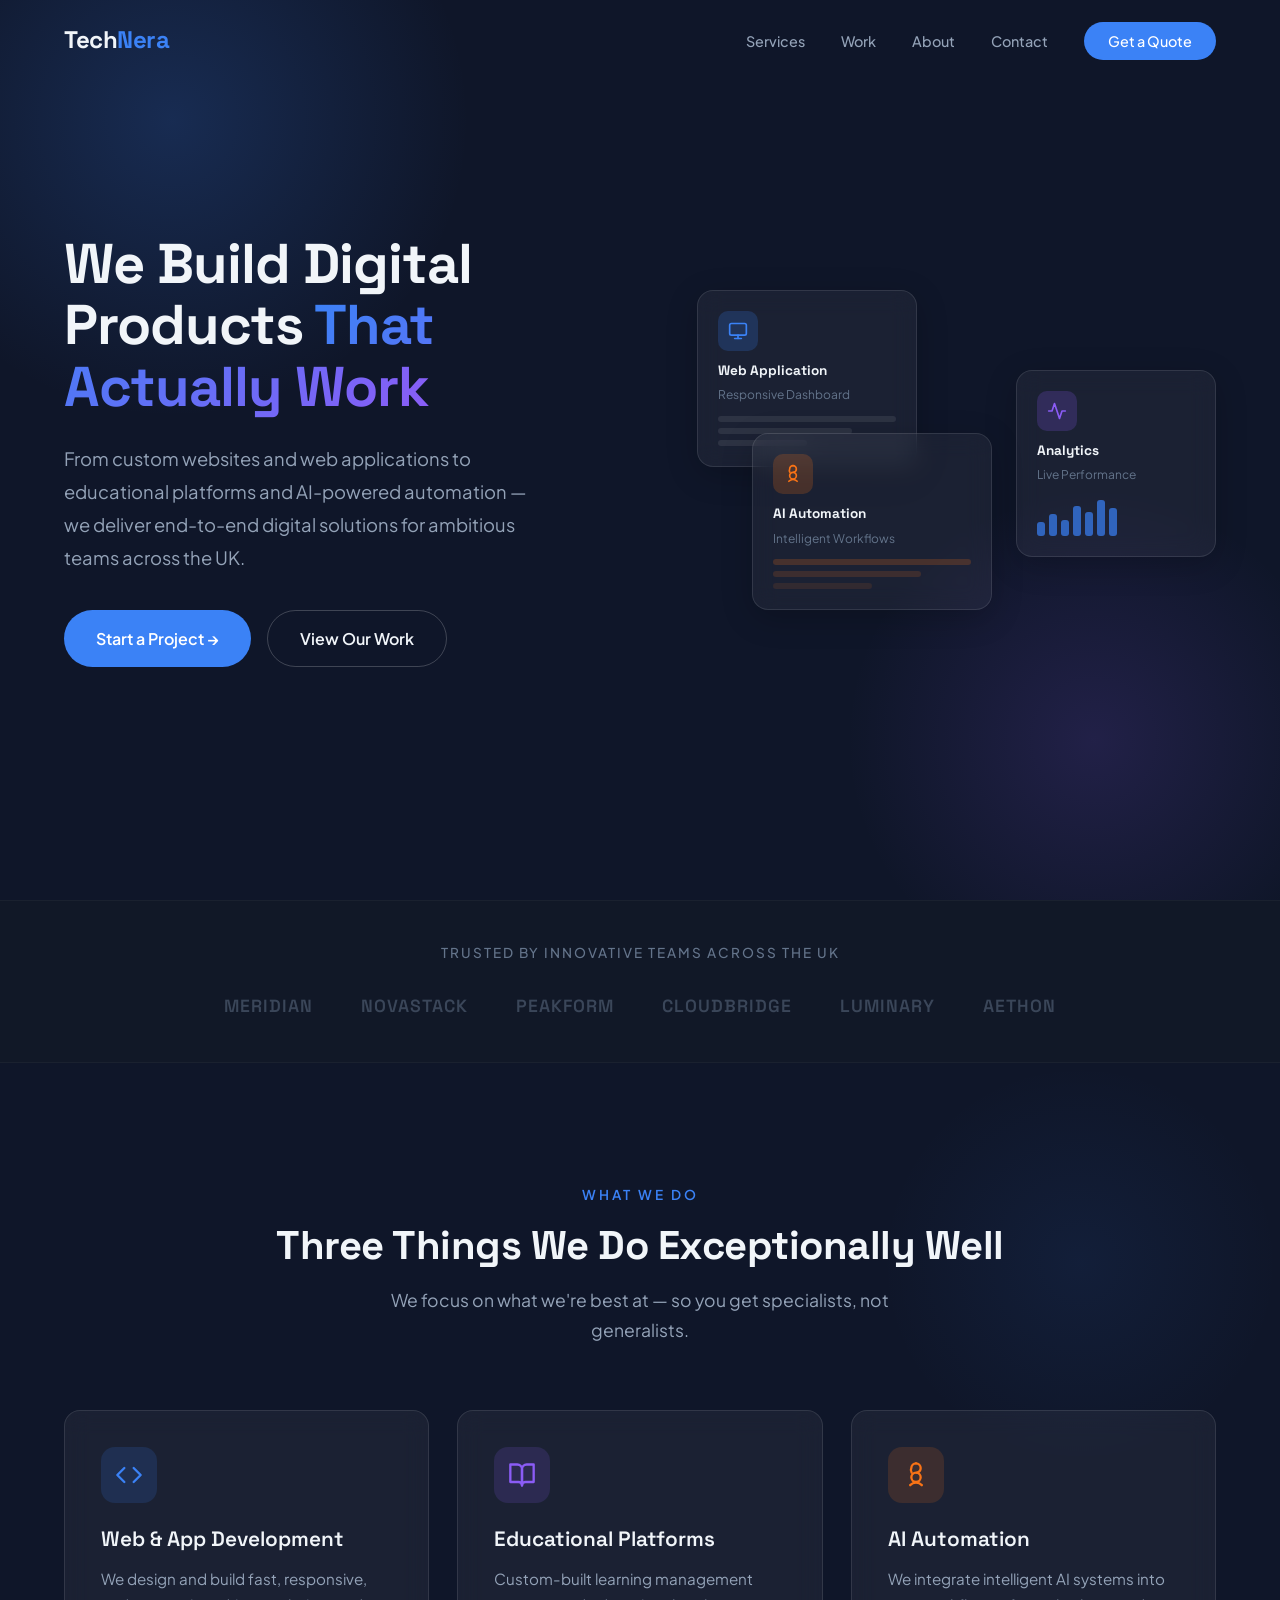
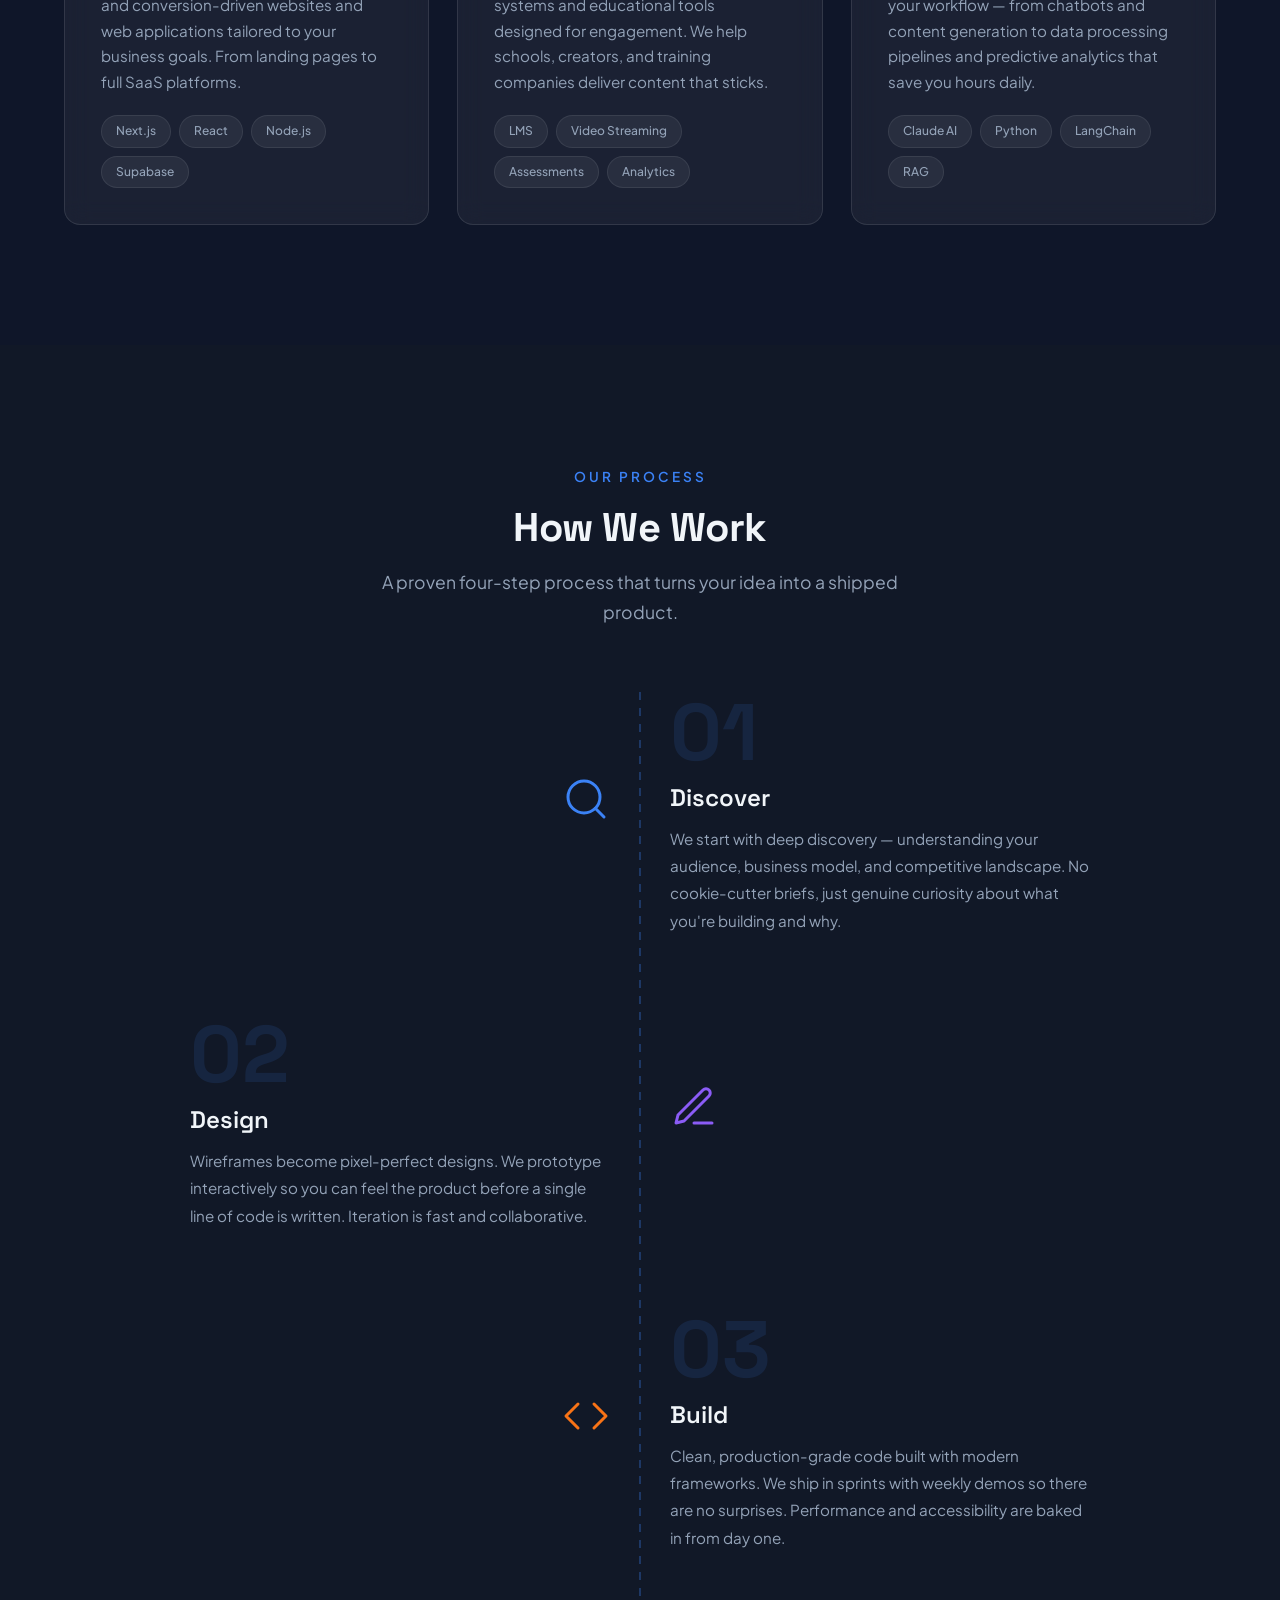
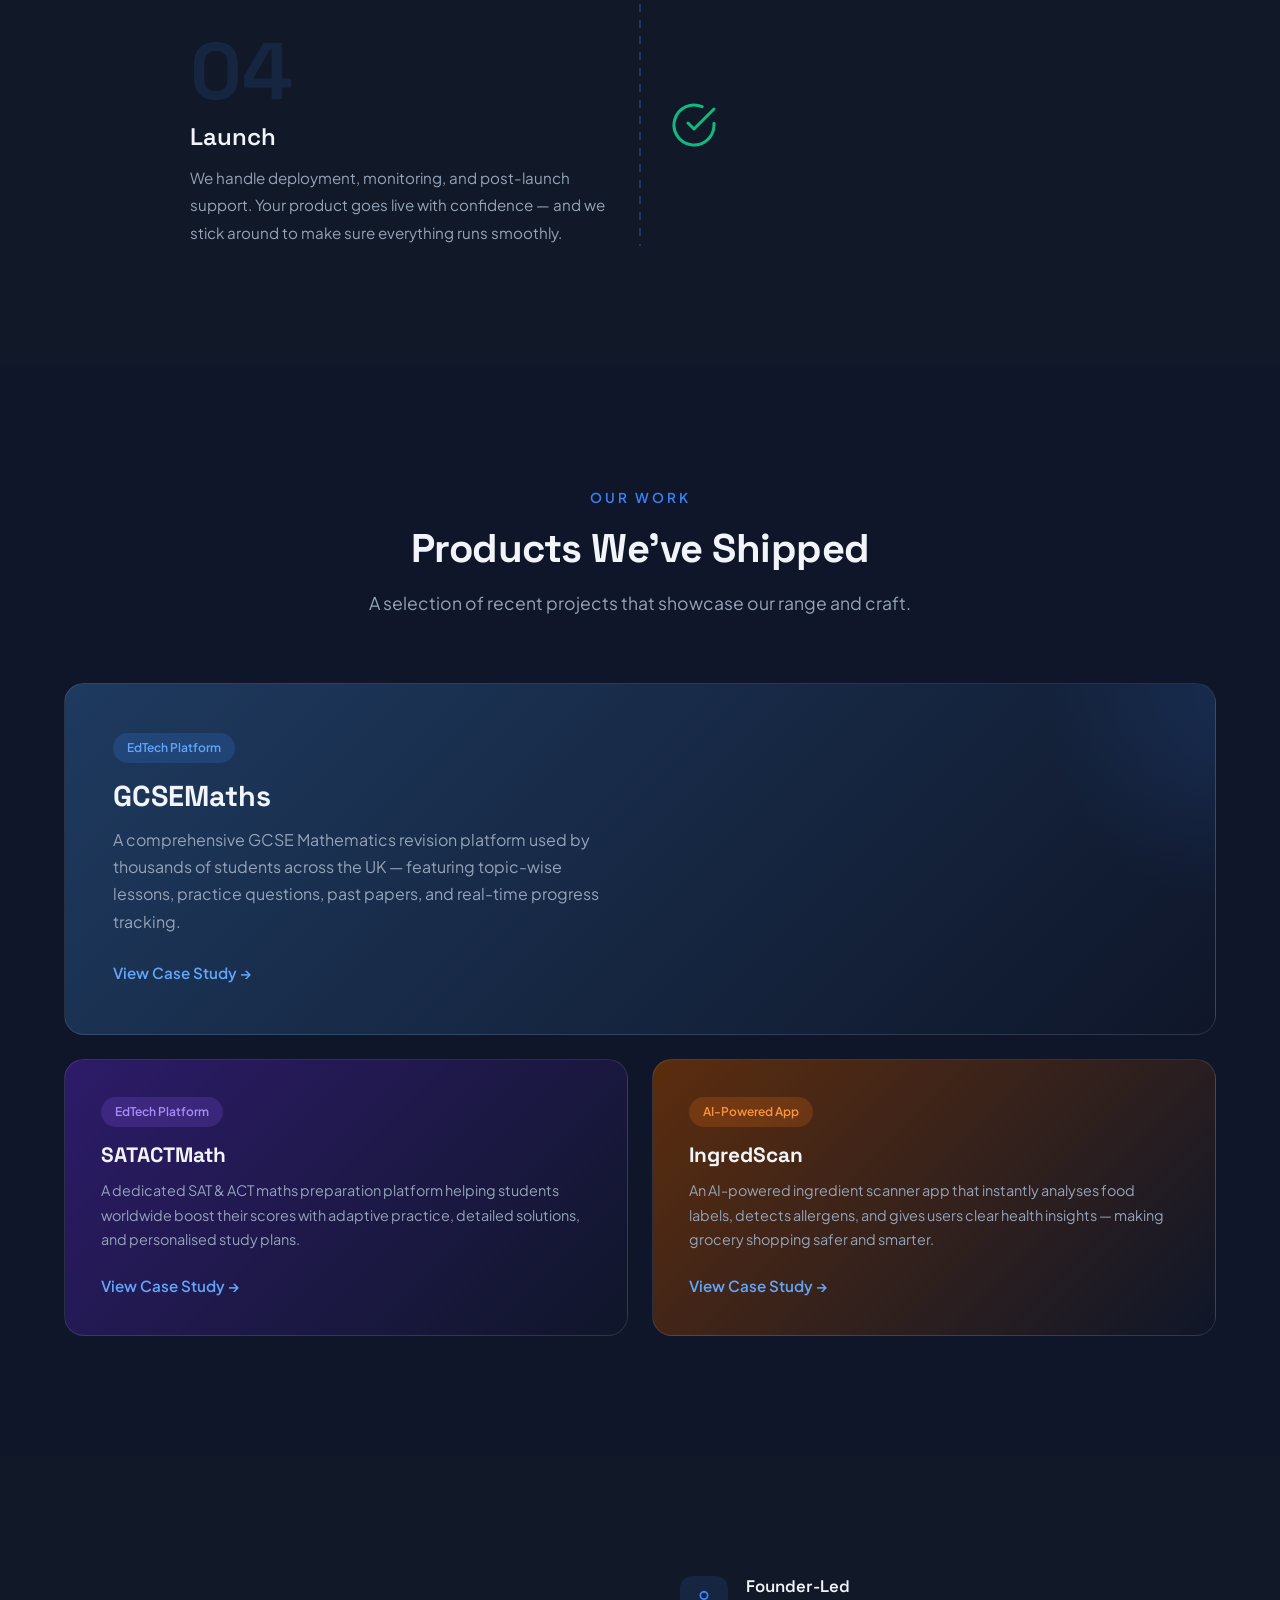
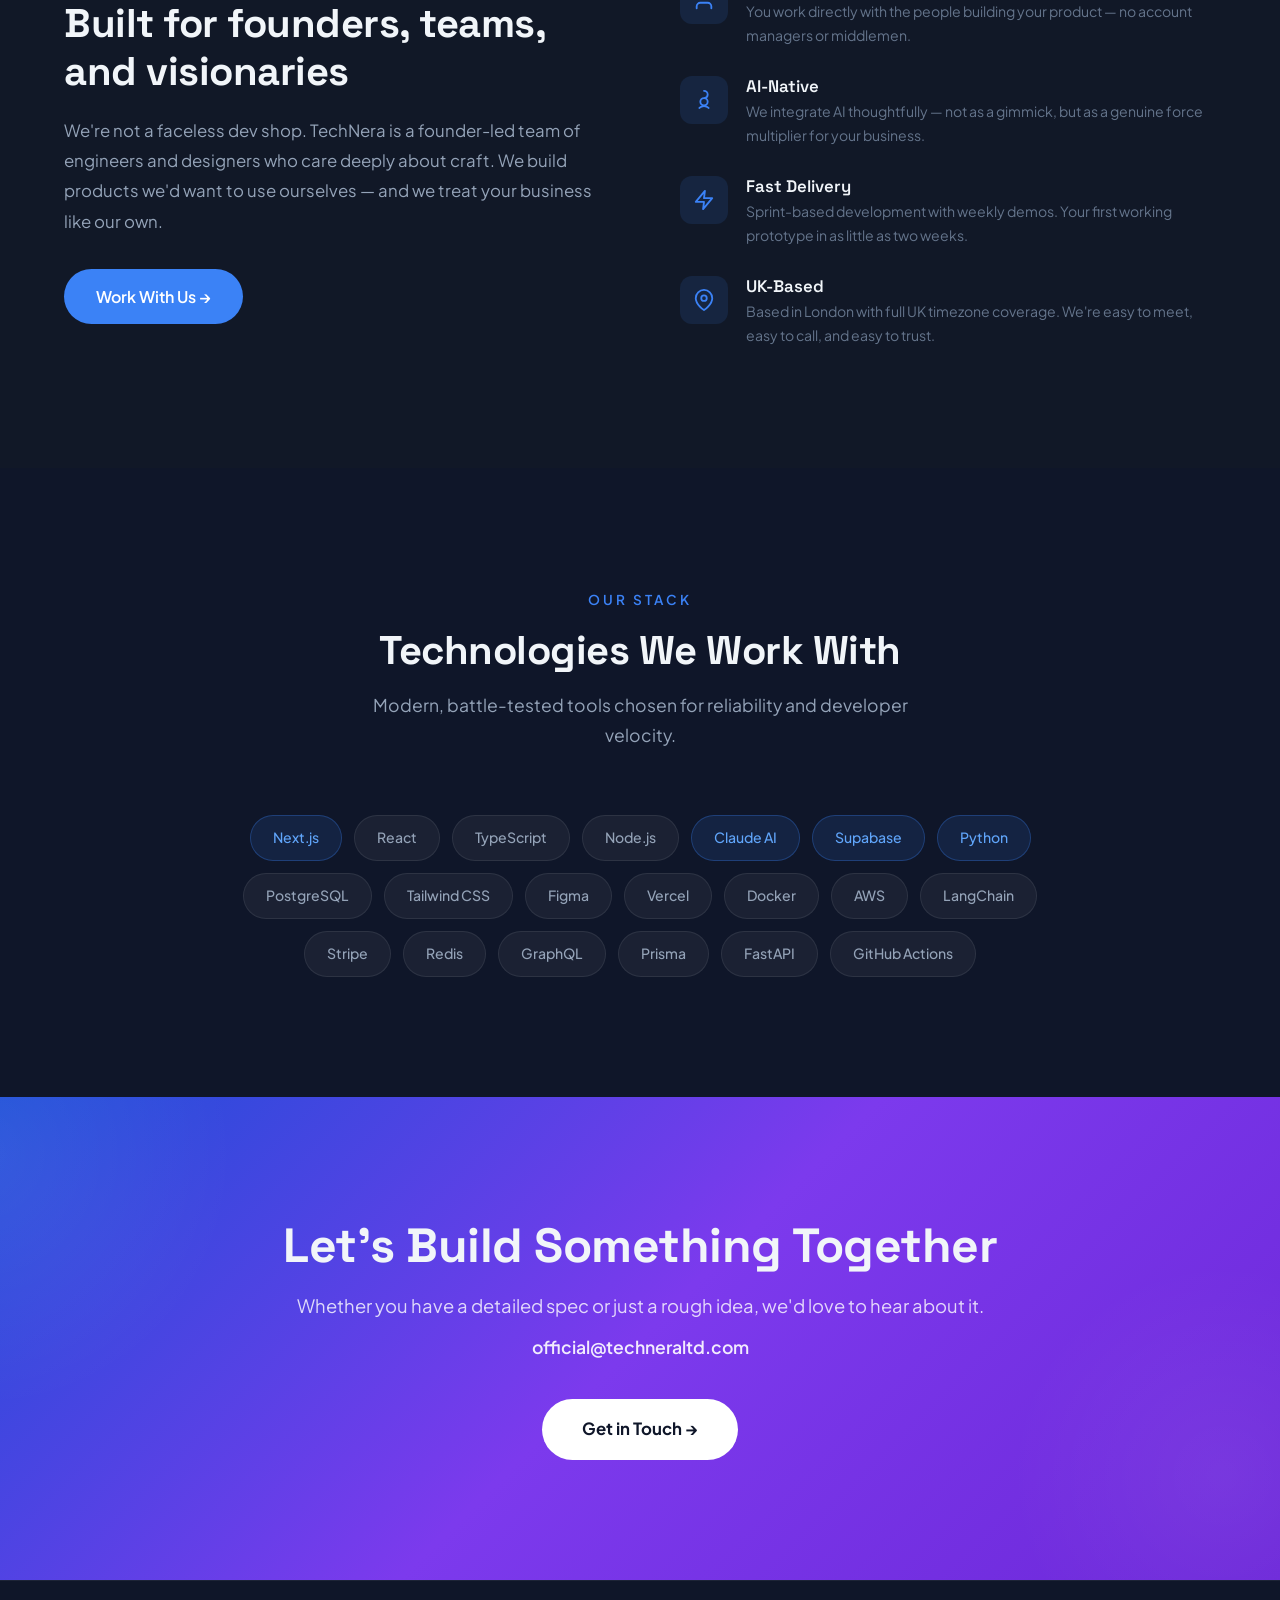
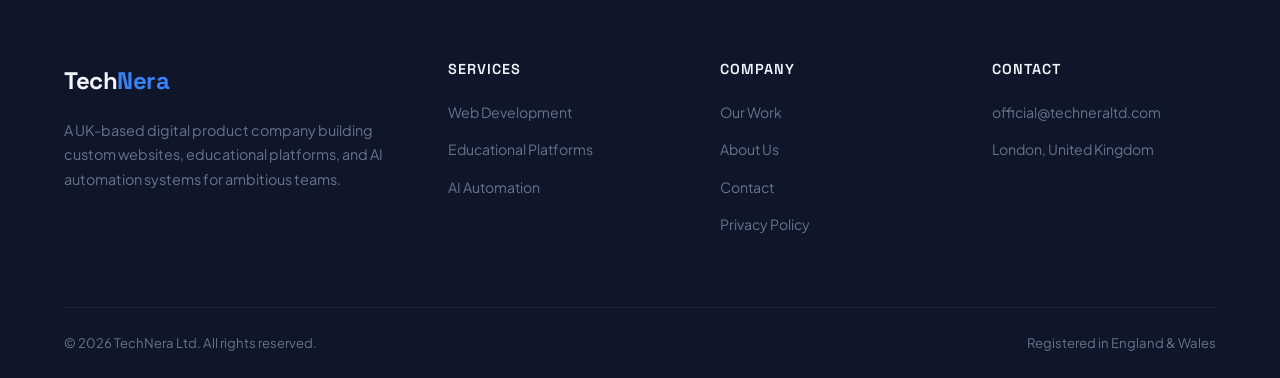
==== commit 0dcec65a: "Update portfolio with real projects and remove pricing section - Replace placeholder projects with G" ====
--- a/index.html
+++ b/index.html
@@ -1318,23 +1318,23 @@
             </div>
             <div class="portfolio-grid">
                 <div class="portfolio-featured reveal">
-                    <span class="portfolio-badge">Web Platform</span>
-                    <h3>Meridian Analytics Dashboard</h3>
-                    <p>A real-time analytics platform for a fintech startup — handling 2M+ data points daily with sub-second query times and a beautifully intuitive interface.</p>
-                    <a href="#" class="portfolio-link">View Case Study &rarr;</a>
+                    <span class="portfolio-badge">EdTech Platform</span>
+                    <h3>GCSEMaths</h3>
+                    <p>A comprehensive GCSE Mathematics revision platform used by thousands of students across the UK — featuring topic-wise lessons, practice questions, past papers, and real-time progress tracking.</p>
+                    <a href="work.html" class="portfolio-link">View Case Study &rarr;</a>
                 </div>
                 <div class="portfolio-row">
                     <div class="portfolio-card purple reveal">
                         <span class="portfolio-badge" style="background: rgba(139,92,246,0.2); color: #a78bfa;">EdTech Platform</span>
-                        <h3>LearnPath Academy</h3>
-                        <p>A custom LMS for a national training provider, serving 15,000+ learners with video courses, live assessments, and certification tracking.</p>
-                        <a href="#" class="portfolio-link">View Case Study &rarr;</a>
+                        <h3>SATACTMath</h3>
+                        <p>A dedicated SAT & ACT maths preparation platform helping students worldwide boost their scores with adaptive practice, detailed solutions, and personalised study plans.</p>
+                        <a href="work.html" class="portfolio-link">View Case Study &rarr;</a>
                     </div>
                     <div class="portfolio-card coral reveal">
-                        <span class="portfolio-badge" style="background: rgba(249,115,22,0.2); color: #fb923c;">AI Automation</span>
-                        <h3>Aethon Support AI</h3>
-                        <p>An AI-powered customer support system that reduced ticket volume by 60% and average response time from 4 hours to under 30 seconds.</p>
-                        <a href="#" class="portfolio-link">View Case Study &rarr;</a>
+                        <span class="portfolio-badge" style="background: rgba(249,115,22,0.2); color: #fb923c;">AI-Powered App</span>
+                        <h3>IngredScan</h3>
+                        <p>An AI-powered ingredient scanner app that instantly analyses food labels, detects allergens, and gives users clear health insights — making grocery shopping safer and smarter.</p>
+                        <a href="work.html" class="portfolio-link">View Case Study &rarr;</a>
                     </div>
                 </div>
             </div>
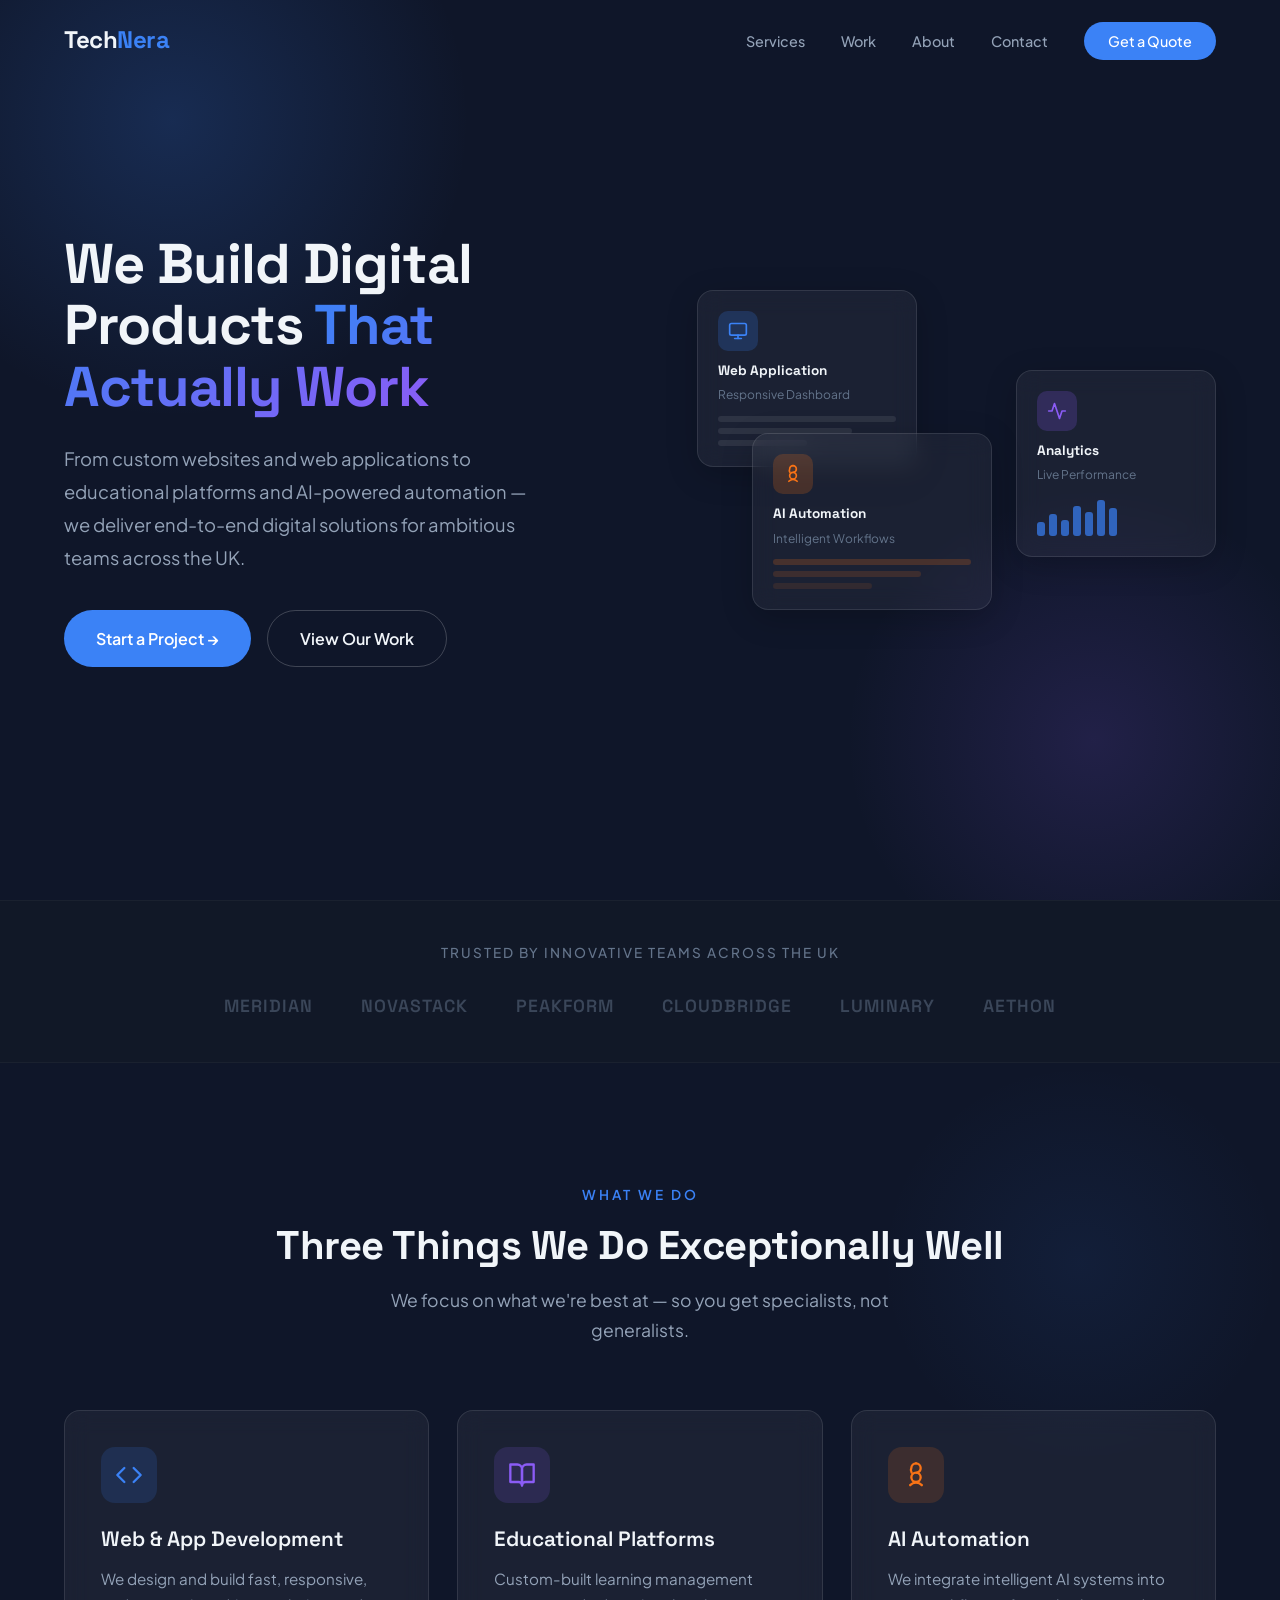
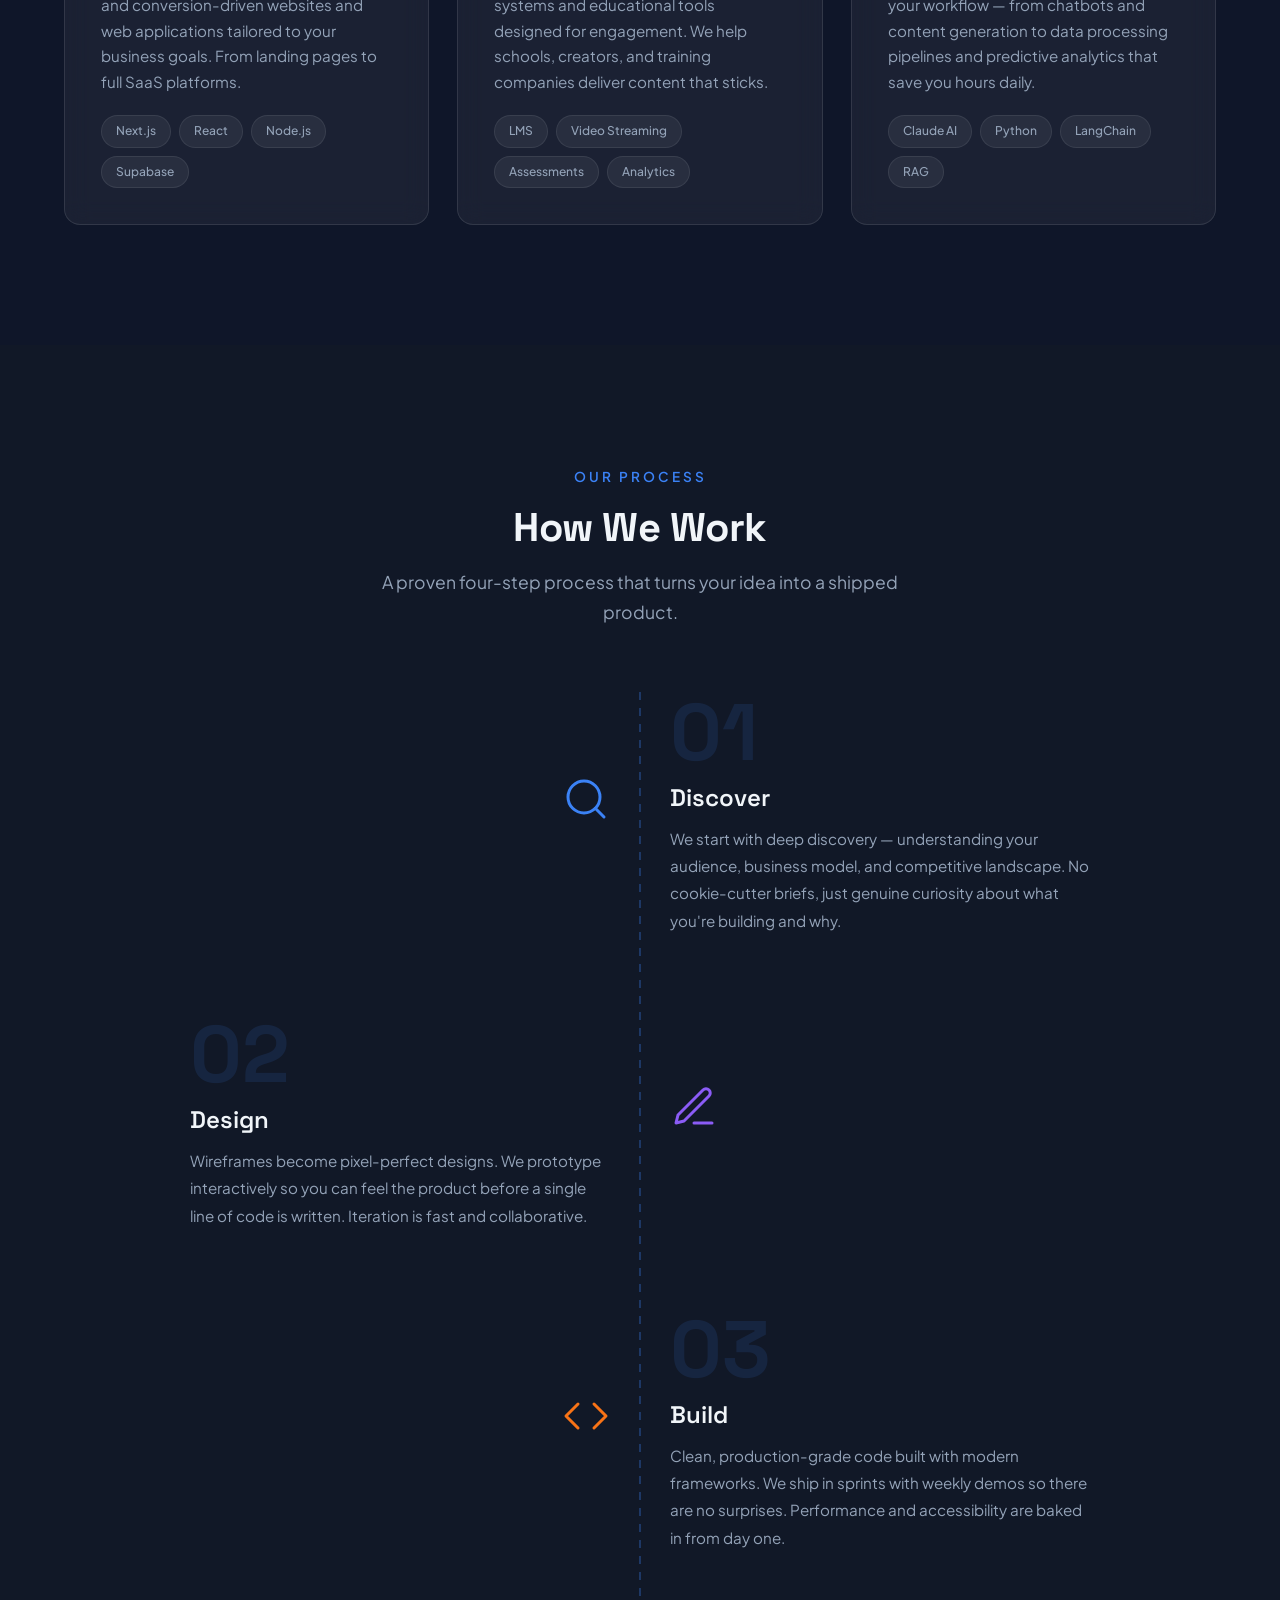
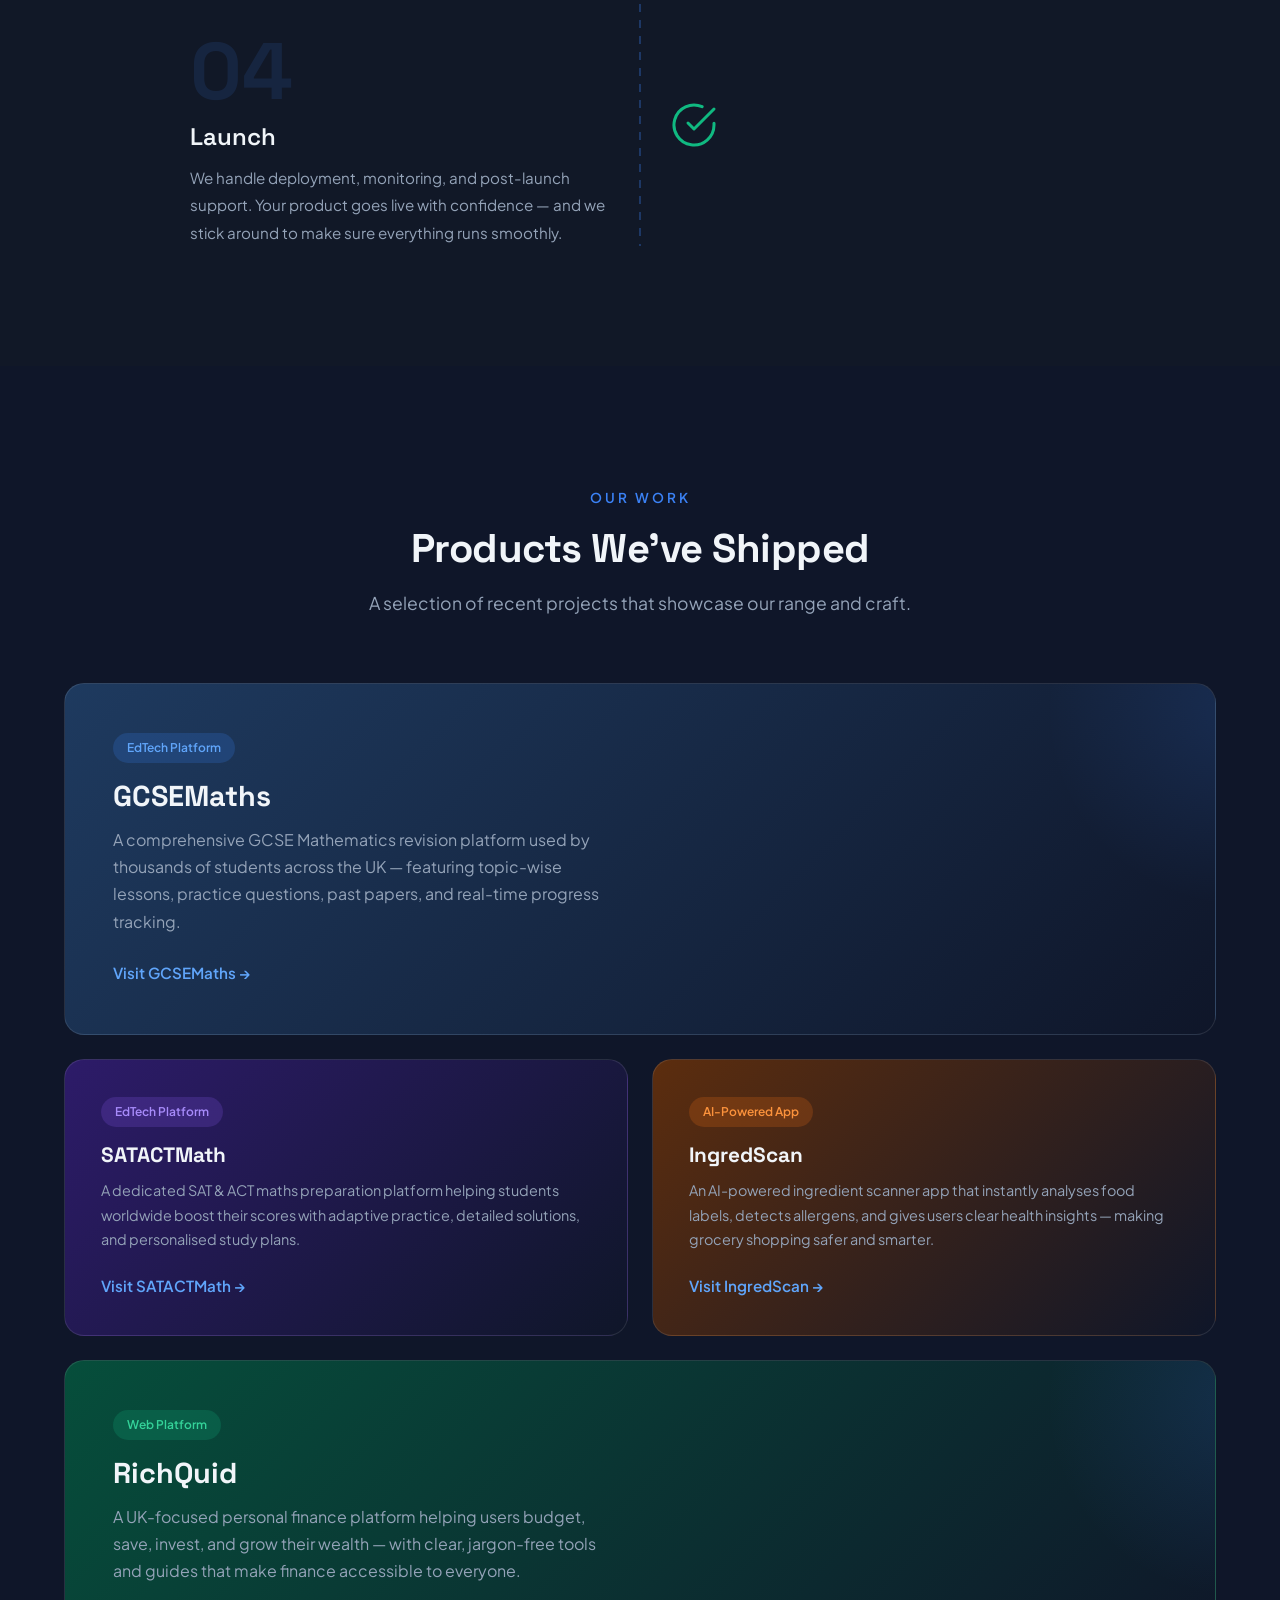
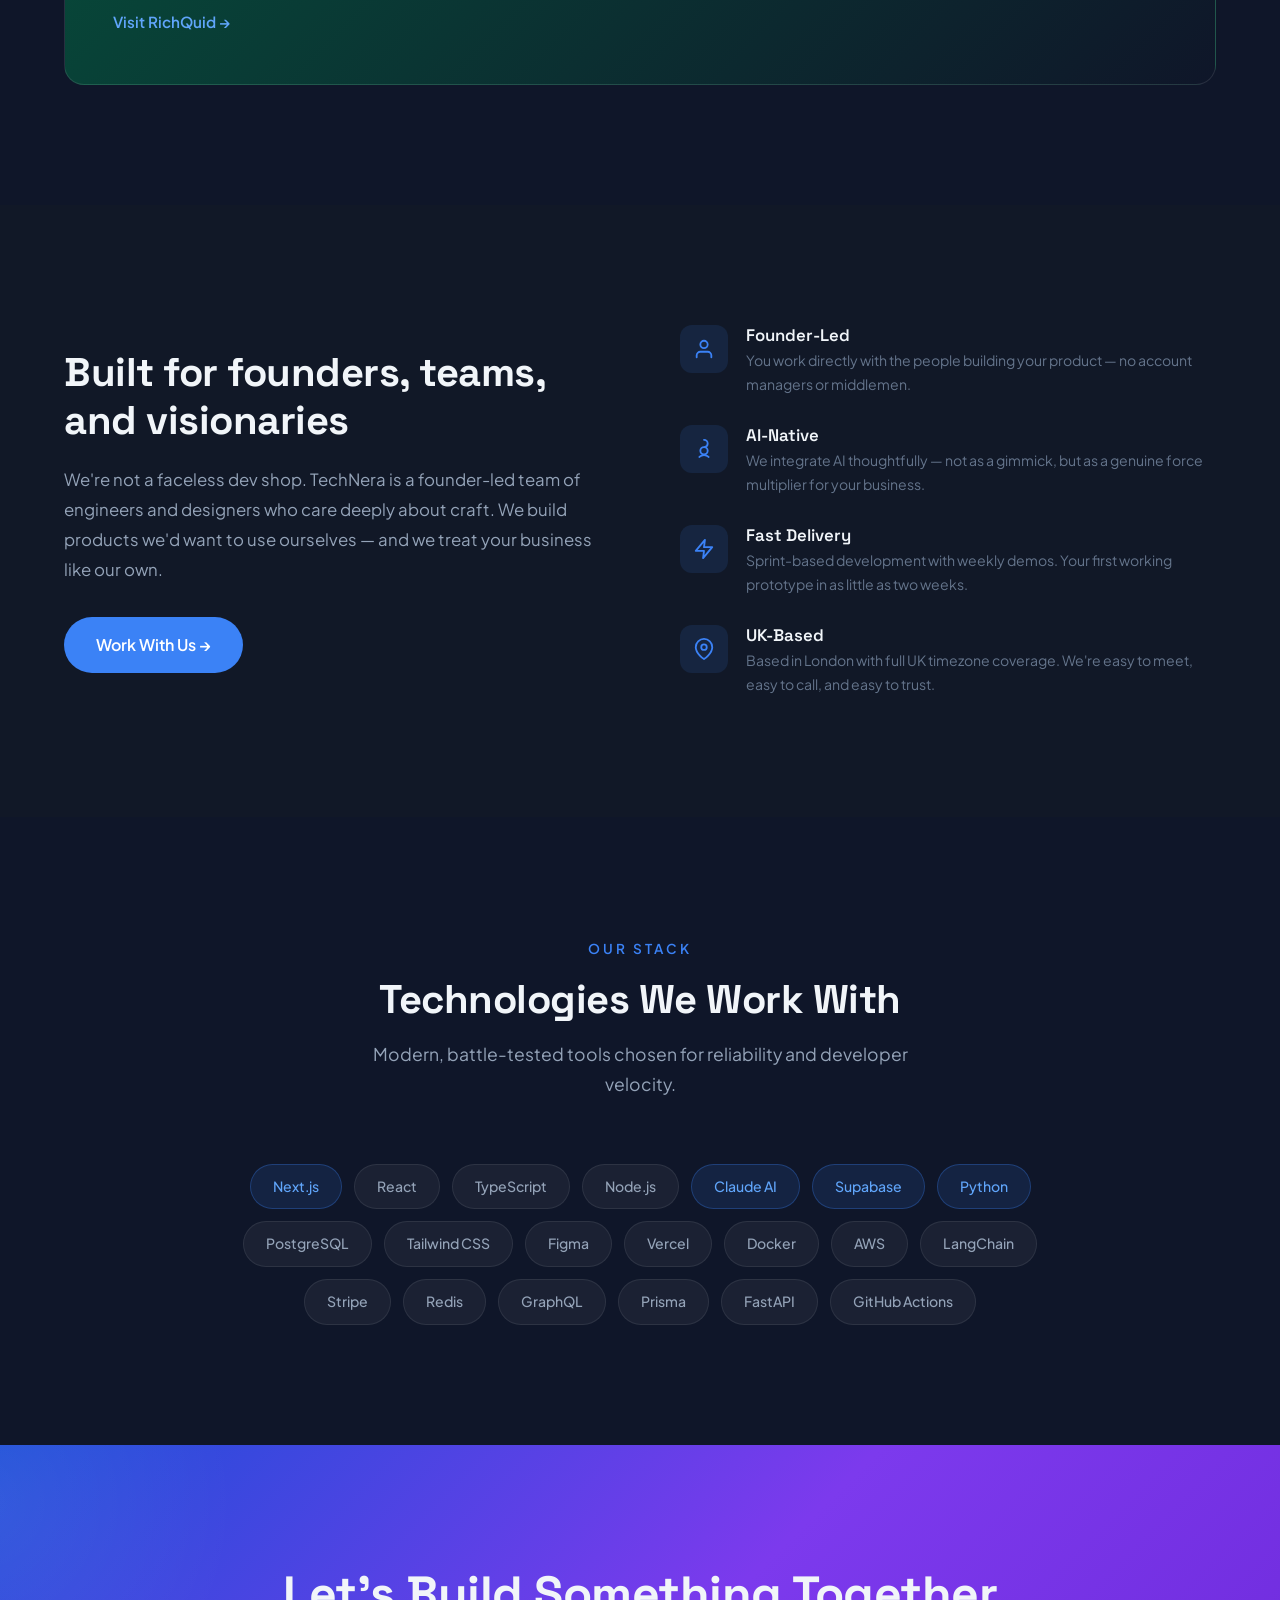
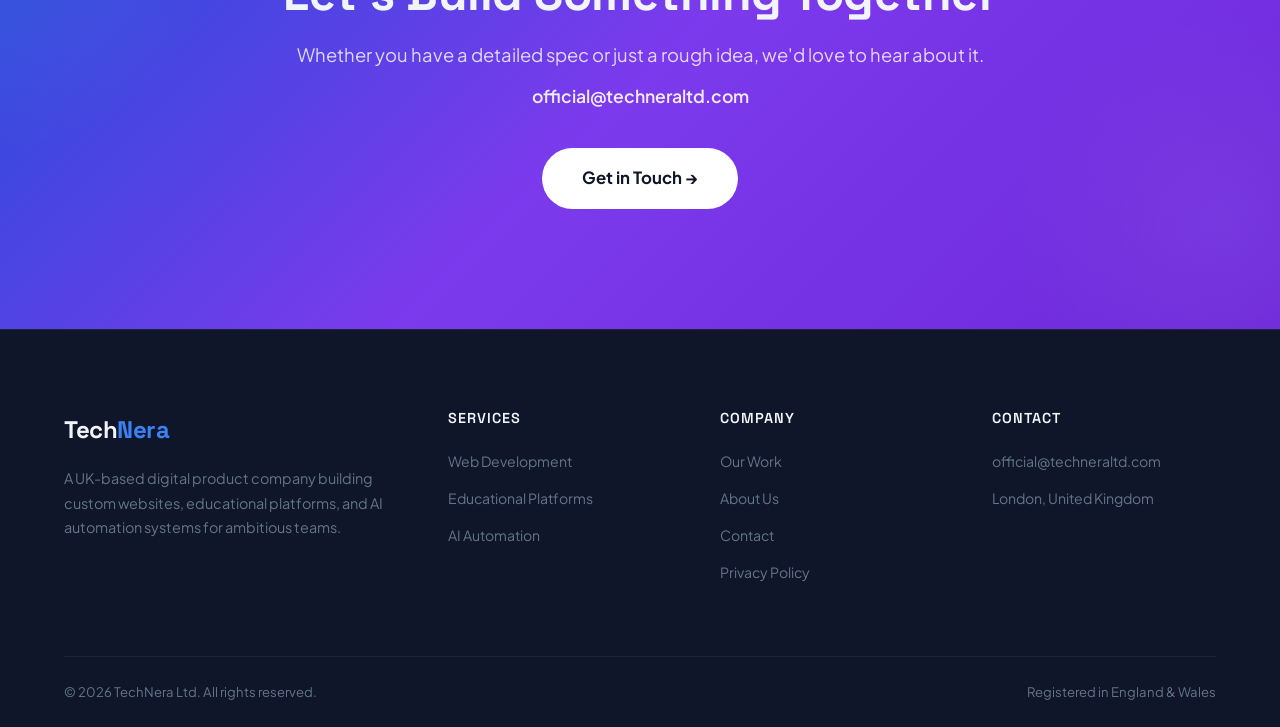
==== commit 15417351: "Add live site links and RichQuid to portfolio Replace case study links with direct live site URLs an" ====
--- a/index.html
+++ b/index.html
@@ -1321,21 +1321,27 @@
                     <span class="portfolio-badge">EdTech Platform</span>
                     <h3>GCSEMaths</h3>
                     <p>A comprehensive GCSE Mathematics revision platform used by thousands of students across the UK — featuring topic-wise lessons, practice questions, past papers, and real-time progress tracking.</p>
-                    <a href="work.html" class="portfolio-link">View Case Study &rarr;</a>
+                    <a href="https://www.gcsemathsai.co.uk/" target="_blank" rel="noopener" class="portfolio-link">Visit GCSEMaths &rarr;</a>
                 </div>
                 <div class="portfolio-row">
                     <div class="portfolio-card purple reveal">
                         <span class="portfolio-badge" style="background: rgba(139,92,246,0.2); color: #a78bfa;">EdTech Platform</span>
                         <h3>SATACTMath</h3>
                         <p>A dedicated SAT & ACT maths preparation platform helping students worldwide boost their scores with adaptive practice, detailed solutions, and personalised study plans.</p>
-                        <a href="work.html" class="portfolio-link">View Case Study &rarr;</a>
+                        <a href="https://www.satactmathai.com/" target="_blank" rel="noopener" class="portfolio-link">Visit SATACTMath &rarr;</a>
                     </div>
                     <div class="portfolio-card coral reveal">
                         <span class="portfolio-badge" style="background: rgba(249,115,22,0.2); color: #fb923c;">AI-Powered App</span>
                         <h3>IngredScan</h3>
                         <p>An AI-powered ingredient scanner app that instantly analyses food labels, detects allergens, and gives users clear health insights — making grocery shopping safer and smarter.</p>
-                        <a href="work.html" class="portfolio-link">View Case Study &rarr;</a>
-                    </div>
+                        <a href="https://www.ingredscan.com/" target="_blank" rel="noopener" class="portfolio-link">Visit IngredScan &rarr;</a>
+                    </div>
+                </div>
+                <div class="portfolio-featured reveal" style="background: linear-gradient(135deg, #064e3b 0%, #0f1629 100%);">
+                    <span class="portfolio-badge" style="background: rgba(16,185,129,0.2); color: #34d399;">Web Platform</span>
+                    <h3>RichQuid</h3>
+                    <p>A UK-focused personal finance platform helping users budget, save, invest, and grow their wealth — with clear, jargon-free tools and guides that make finance accessible to everyone.</p>
+                    <a href="https://www.richquid.co.uk/" target="_blank" rel="noopener" class="portfolio-link">Visit RichQuid &rarr;</a>
                 </div>
             </div>
         </div>
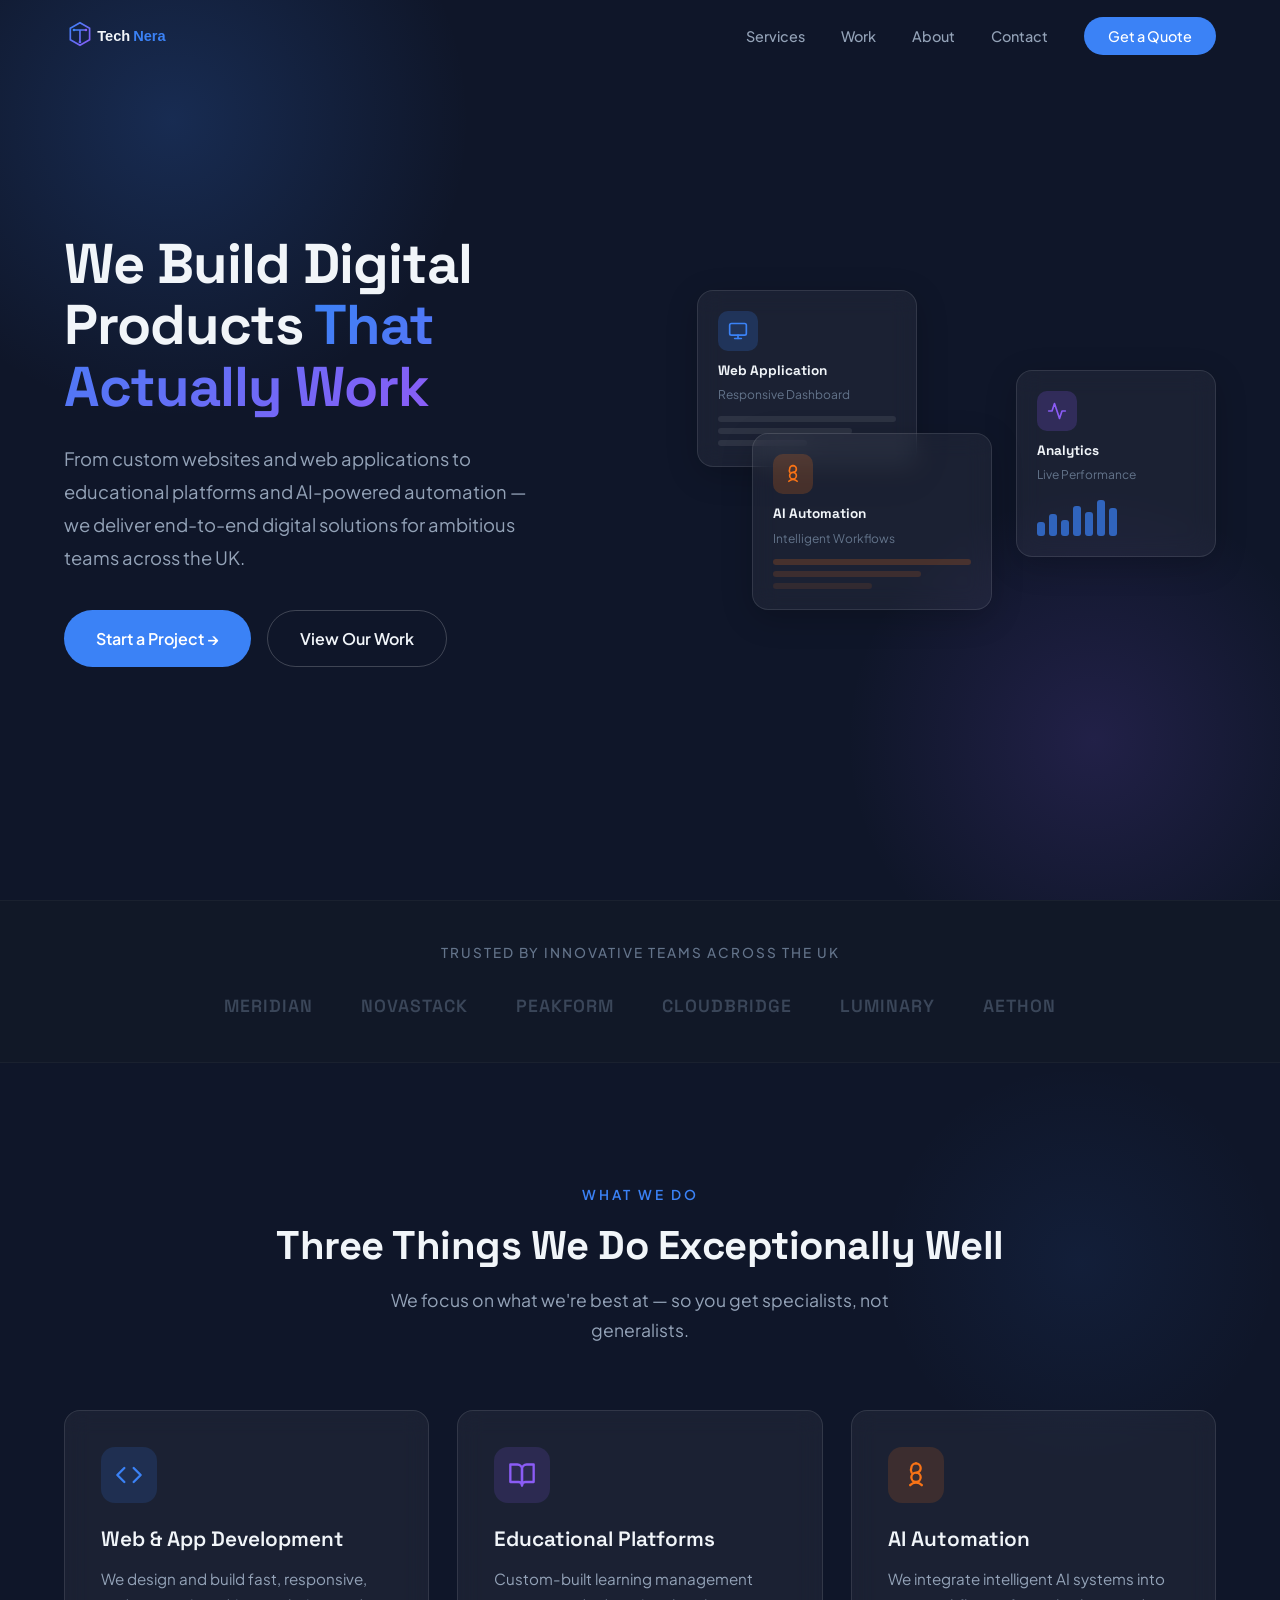
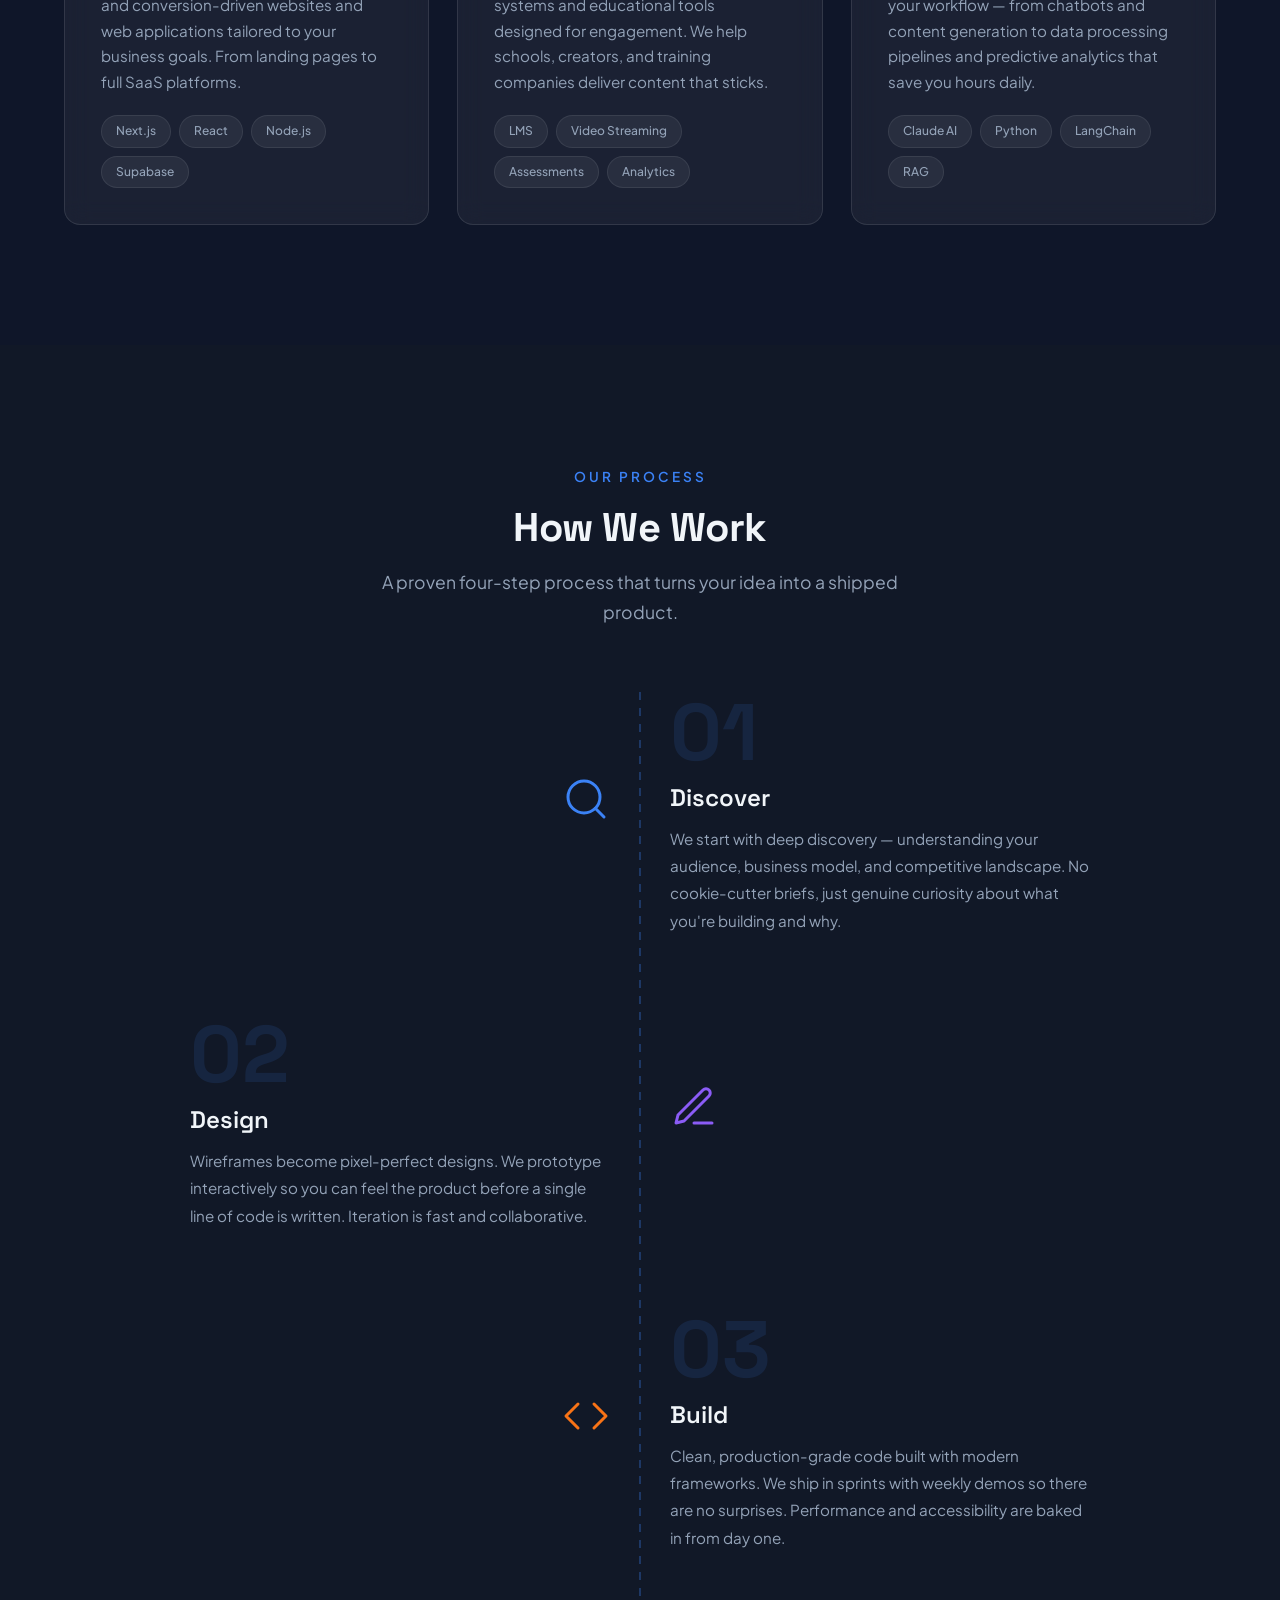
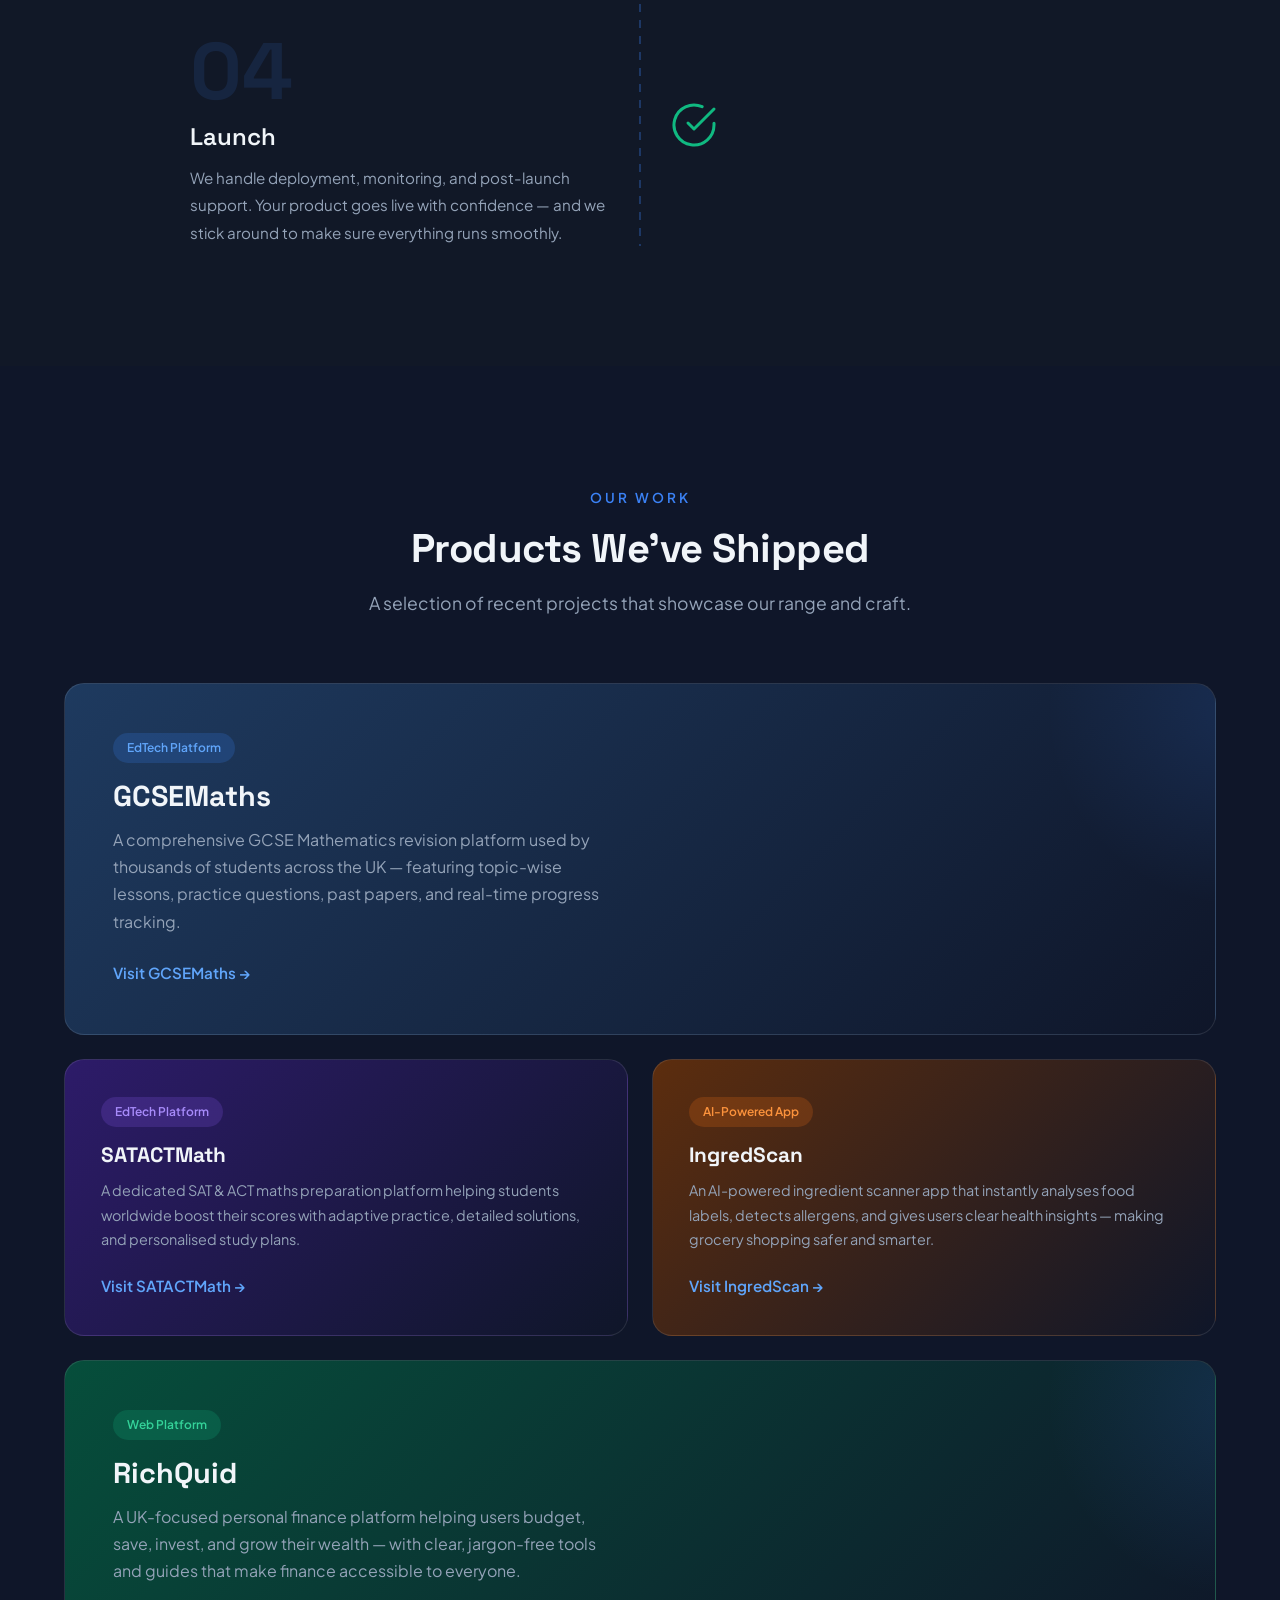
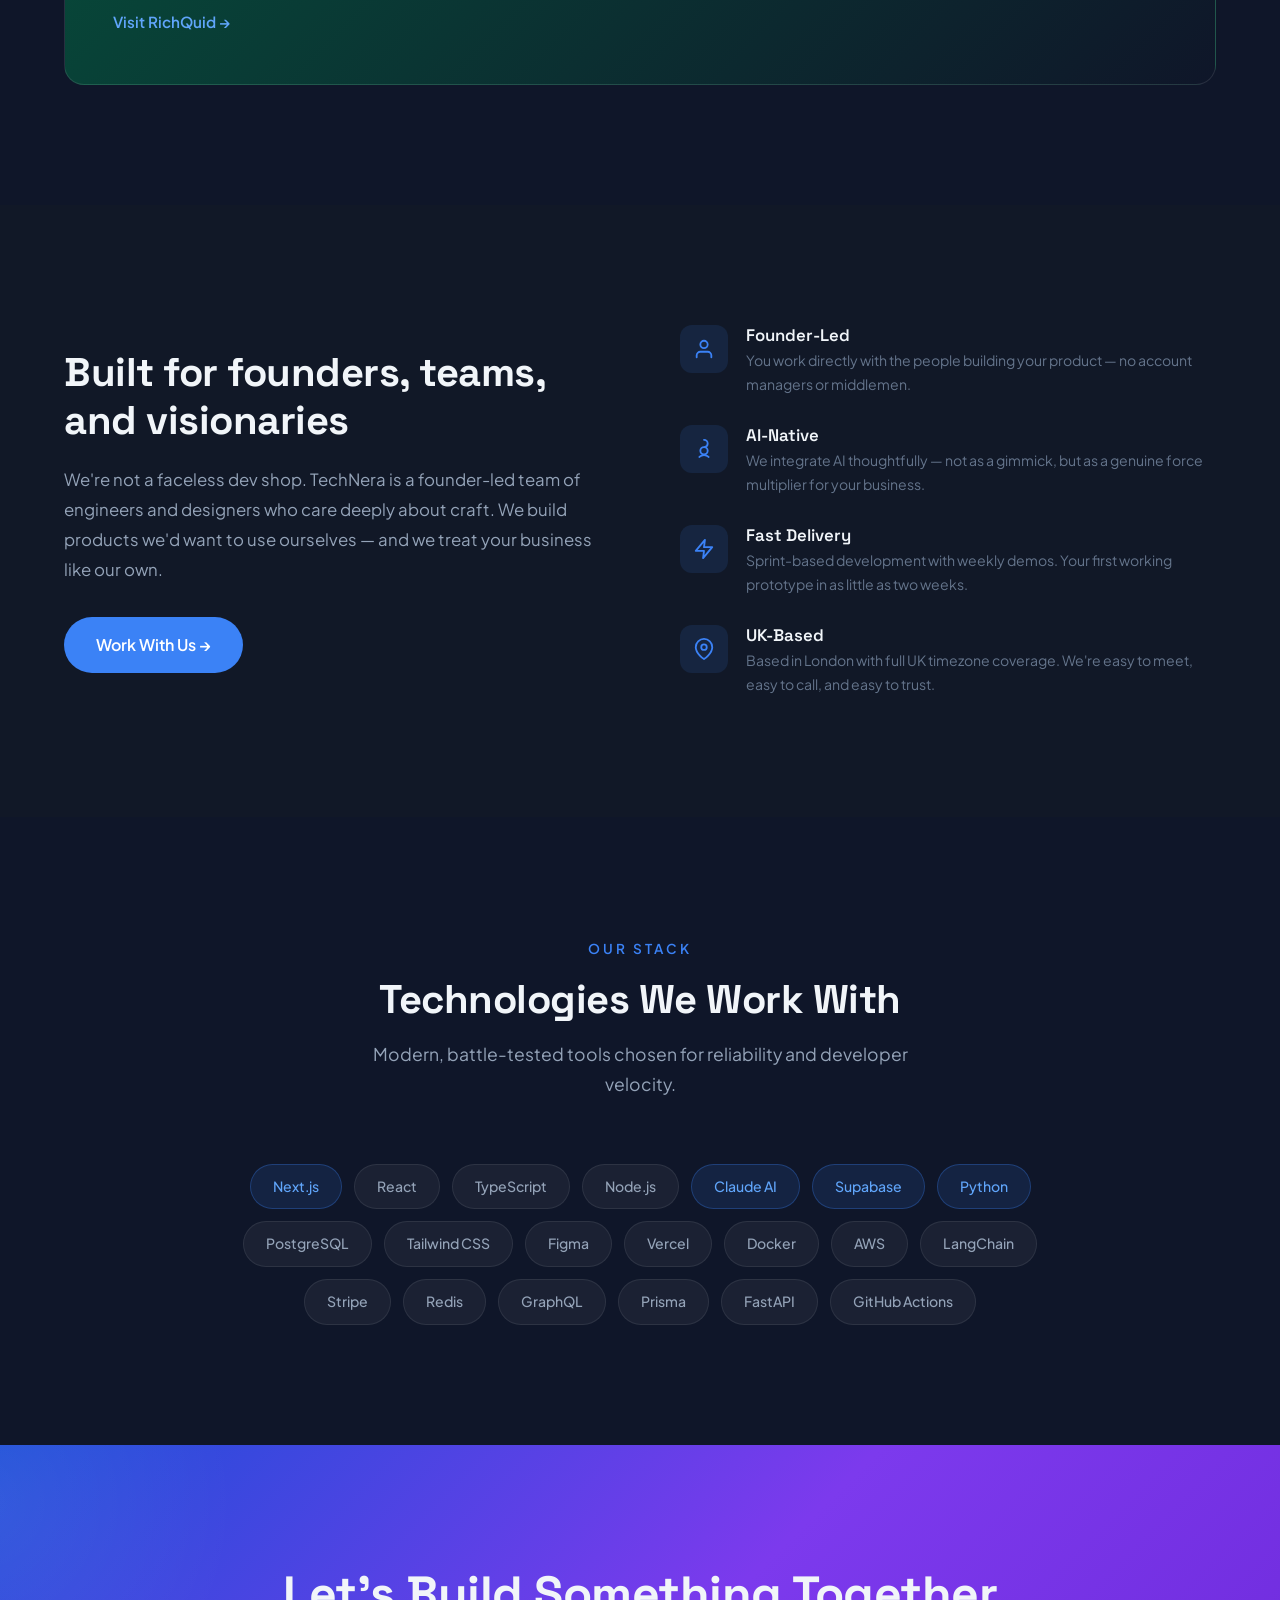
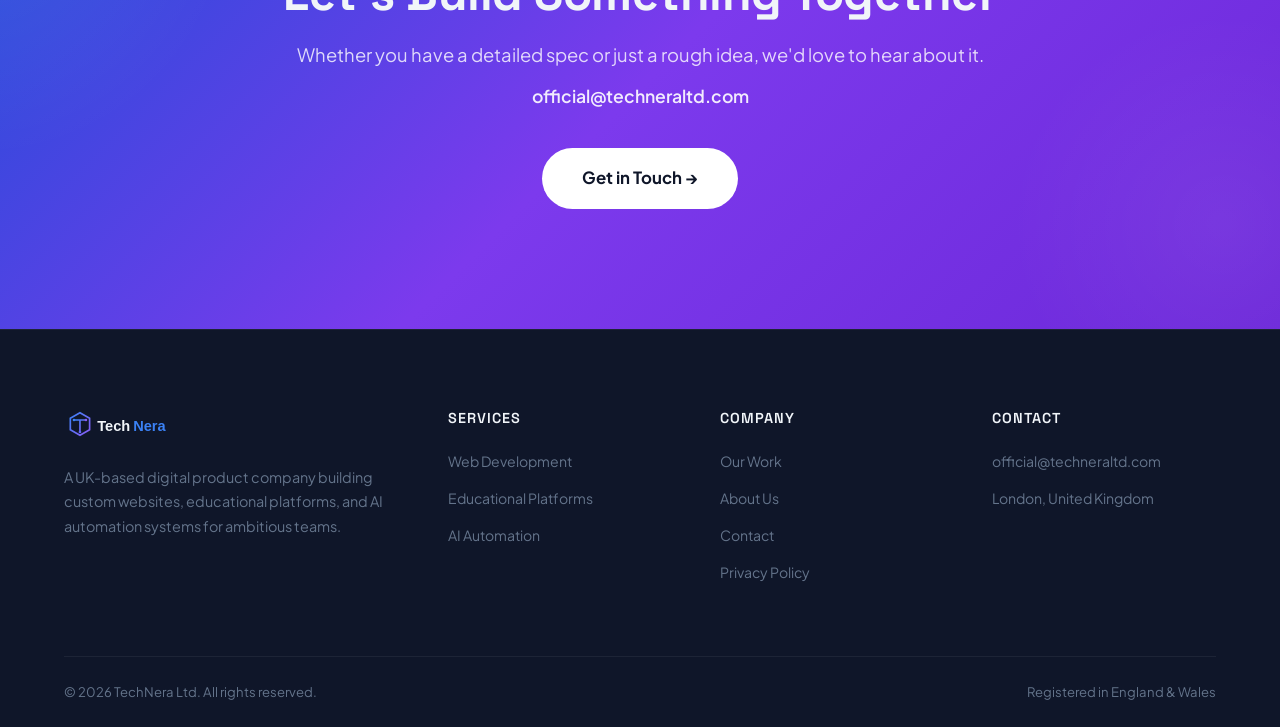
==== commit 7e79f052: "Add SVG logo and favicon across all pages - Custom hexagonal tech icon with gradient blue-to-purple " ====
--- a/index.html
+++ b/index.html
@@ -8,6 +8,7 @@
     <link rel="preconnect" href="https://fonts.googleapis.com">
     <link rel="preconnect" href="https://fonts.gstatic.com" crossorigin>
     <link href="https://fonts.googleapis.com/css2?family=Plus+Jakarta+Sans:wght@400;500;600;700;800&family=Space+Grotesk:wght@500;600;700&display=swap" rel="stylesheet">
+    <link rel="icon" type="image/svg+xml" href="favicon.svg">
     <style>
         *, *::before, *::after {
             margin: 0;
@@ -93,15 +94,13 @@
         }
 
         .nav-logo {
-            font-family: var(--font-heading);
-            font-size: 1.5rem;
-            font-weight: 700;
-            color: var(--text-heading);
-            letter-spacing: -0.5px;
-        }
-
-        .nav-logo span {
-            color: var(--accent-blue);
+            display: flex;
+            align-items: center;
+        }
+
+        .nav-logo img {
+            height: 32px;
+            width: auto;
         }
 
         .nav-links {
@@ -1103,7 +1102,7 @@
     <!-- ==================== NAVIGATION ==================== -->
     <nav class="nav" id="nav">
         <div class="container">
-            <a href="#" class="nav-logo">Tech<span>Nera</span></a>
+            <a href="#" class="nav-logo"><img src="logo.svg" alt="TechNera" height="32"></a>
             <ul class="nav-links" id="navLinks">
                 <li><a href="services.html">Services</a></li>
                 <li><a href="work.html">Work</a></li>
@@ -1446,7 +1445,7 @@
         <div class="container">
             <div class="footer-grid">
                 <div class="footer-brand">
-                    <a href="#" class="nav-logo">Tech<span>Nera</span></a>
+                    <a href="#" class="nav-logo"><img src="logo.svg" alt="TechNera" height="32"></a>
                     <p>A UK-based digital product company building custom websites, educational platforms, and AI automation systems for ambitious teams.</p>
                 </div>
                 <div class="footer-col">
